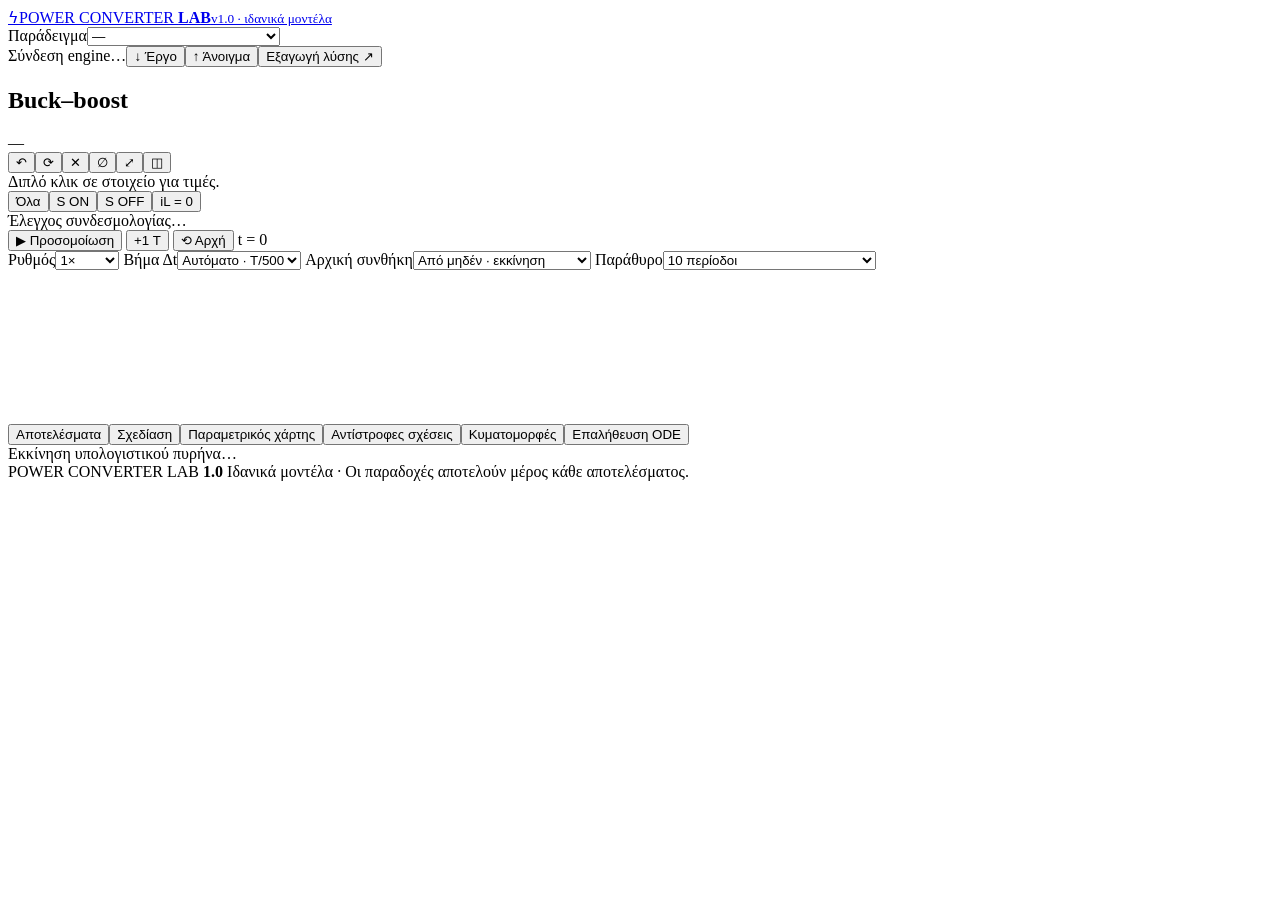
==== web/index.html @ 41e2b2e5 "Power Converter Lab 1.0 Interactive DC-DC converter lab (buck, boost, inverting buck-boost, flyback)" ====
<!doctype html>
<html lang="el">
<head>
  <meta charset="utf-8"><meta name="viewport" content="width=device-width, initial-scale=1">
  <meta name="description" content="Τοπικό εργαστήριο ανάλυσης, σχεδίασης και προσομοίωσης DC–DC μετατροπέων.">
  <title>Power Converter Lab</title><link rel="stylesheet" href="/style.css">
  <script src="/sim.js" defer></script><script src="/editor.js" defer></script><script src="/app.js" defer></script>
</head>
<body>
<header class="topbar">
  <a class="brand" href="/"><span class="brand-icon">ϟ</span><span>POWER CONVERTER <b>LAB</b><small>v1.0 · ιδανικά μοντέλα</small></span></a>
  <nav id="topologies" class="topo-switch" aria-label="Τοπολογία"></nav>
  <label class="preset-pick"><span>Παράδειγμα</span><select id="preset"><option value="">—</option><option value="exam">Buck–boost 8 → 12 V · CCM</option><option value="dcm">Buck–boost · DCM</option><option value="buck">Buck 24 → 12 V</option><option value="boost">Boost 12 → 24 V</option><option value="flyback">Flyback 24 → 12 V · BCM</option><option value="flyback_ccm">Flyback · CCM</option><option value="flyback_dcm">Flyback · DCM</option></select></label>
  <div class="header-right"><span id="connection" class="connection">Σύνδεση engine…</span><button id="save-project" class="quiet">↓ Έργο</button><button id="load-project" class="quiet">↑ Άνοιγμα</button><button id="export-report" class="quiet">Εξαγωγή λύσης ↗</button><input id="file-input" type="file" accept=".json" hidden></div>
</header>
<main>
  <section class="bench" aria-label="Κύκλωμα και προσομοίωση">
    <div class="bench-head">
      <div class="bench-title"><h1 id="model-heading">Buck–boost</h1><span id="mode-badge" class="mode">—</span><span id="polarity-note" class="polarity"></span></div>
      <div id="spec-chips" class="spec-chips" aria-label="Δεδομένα κυκλώματος"></div>
    </div>
    <div class="bench-grid">
      <div class="circuit-pane">
        <div class="editor-bar"><div id="component-palette" class="component-palette" aria-label="Παλέτα στοιχείων"></div><div class="editor-actions"><button id="editor-undo" class="icon" title="Αναίρεση (Ctrl+Z)">↶</button><button id="editor-rotate" class="icon" title="Περιστροφή (R)">⟳</button><button id="editor-delete" class="icon" title="Διαγραφή (Delete)">✕</button><button id="editor-clear" class="icon" title="Κενό κύκλωμα">∅</button><button id="editor-fit" class="icon" title="Επαναφορά θέας">⤢</button><button id="editor-wide" class="icon" title="Εναλλαγή διάταξης">◫</button></div></div>
        <div id="schematic" class="schematic"></div>
        <div class="editor-status"><span id="interval-caption">Διπλό κλικ σε στοιχείο για τιμές.</span><div class="interval-controls" aria-label="Στατική προβολή διαστήματος"><button data-interval="ALL" class="active">Όλα</button><button data-interval="ON">S ON</button><button data-interval="OFF">S OFF</button><button data-interval="IDLE">iL = 0</button></div></div>
        <div id="circuit-status" class="circuit-status">Έλεγχος συνδεσμολογίας…</div>
      </div>
      <div class="sim-pane" aria-label="Προσομοίωση στον χρόνο">
        <div class="transport">
          <button id="sim-play" class="primary play">▶ Προσομοίωση</button>
          <button id="sim-period" class="secondary" title="Προχώρησε μία περίοδο">+1 T</button>
          <button id="sim-reset" class="secondary" title="Επαναφορά στην αρχική συνθήκη">⟲ Αρχή</button>
          <span id="sim-clock" class="sim-clock">t = 0</span>
        </div>
        <div class="sim-options">
          <label>Ρυθμός<select id="sim-speed"><option value="1000">10×</option><option value="500">5×</option><option value="200">2×</option><option value="100" selected>1×</option><option value="50">0,5×</option><option value="25">0,25×</option><option value="10">0,1×</option><option value="1">0,01×</option><option value="0.1">0,001×</option></select><small id="sim-speed-note"></small></label>
          <label>Βήμα Δt<select id="sim-step"><option value="500" selected>Αυτόματο · T/500</option><option value="50">T/50</option><option value="100">T/100</option><option value="200">T/200</option><option value="1000">T/1000</option><option value="5000">T/5000</option><option value="custom">Ορισμός σε ns…</option></select><small id="sim-step-note"></small></label>
          <label id="sim-step-custom-field" hidden>Δt (ns)<input id="sim-step-custom" type="number" min="0.001" step="any" value="20"></label>
          <label>Αρχική συνθήκη<select id="sim-start"><option value="zero">Από μηδέν · εκκίνηση</option><option value="op">Από το σημείο λειτουργίας</option></select></label>
          <label>Παράθυρο<select id="sim-window"><option value="1">1 περίοδος</option><option value="2">2 περίοδοι</option><option value="5">5 περίοδοι</option><option value="10" selected>10 περίοδοι</option><option value="50">50 περίοδοι</option><option value="200">200 περίοδοι</option><option value="all">Όλη η διαδρομή · περιβάλλουσα</option></select></label>
        </div>
        <div id="sim-readout" class="sim-readout"></div>
        <div class="osc"><canvas id="osc-canvas" role="img" aria-label="Παλμογράφος προσομοίωσης"></canvas></div>
        <div id="osc-legend" class="osc-legend"></div>
        <div id="sim-compare" class="sim-compare"></div>
      </div>
    </div>
  </section>
  <div id="notice" role="status" aria-live="polite" hidden></div>
  <nav class="tabs" aria-label="Ανάλυση"><button data-tab="workspace" class="active">Αποτελέσματα</button><button data-tab="design">Σχεδίαση</button><button data-tab="custom">Παραμετρικός χάρτης</button><button data-tab="symbolic">Αντίστροφες σχέσεις</button><button data-tab="waves">Κυματομορφές</button><button data-tab="verify">Επαλήθευση ODE</button></nav>
  <div id="content" class="content" aria-live="polite"><div class="empty">Εκκίνηση υπολογιστικού πυρήνα…</div></div>
  <footer>POWER CONVERTER LAB <b>1.0</b> <span>Ιδανικά μοντέλα · Οι παραδοχές αποτελούν μέρος κάθε αποτελέσματος.</span></footer>
</main>
<div id="inspector" class="inspector" role="dialog" aria-label="Παράμετροι στοιχείου" hidden></div>
<div id="tooltip" hidden></div>
</body></html>
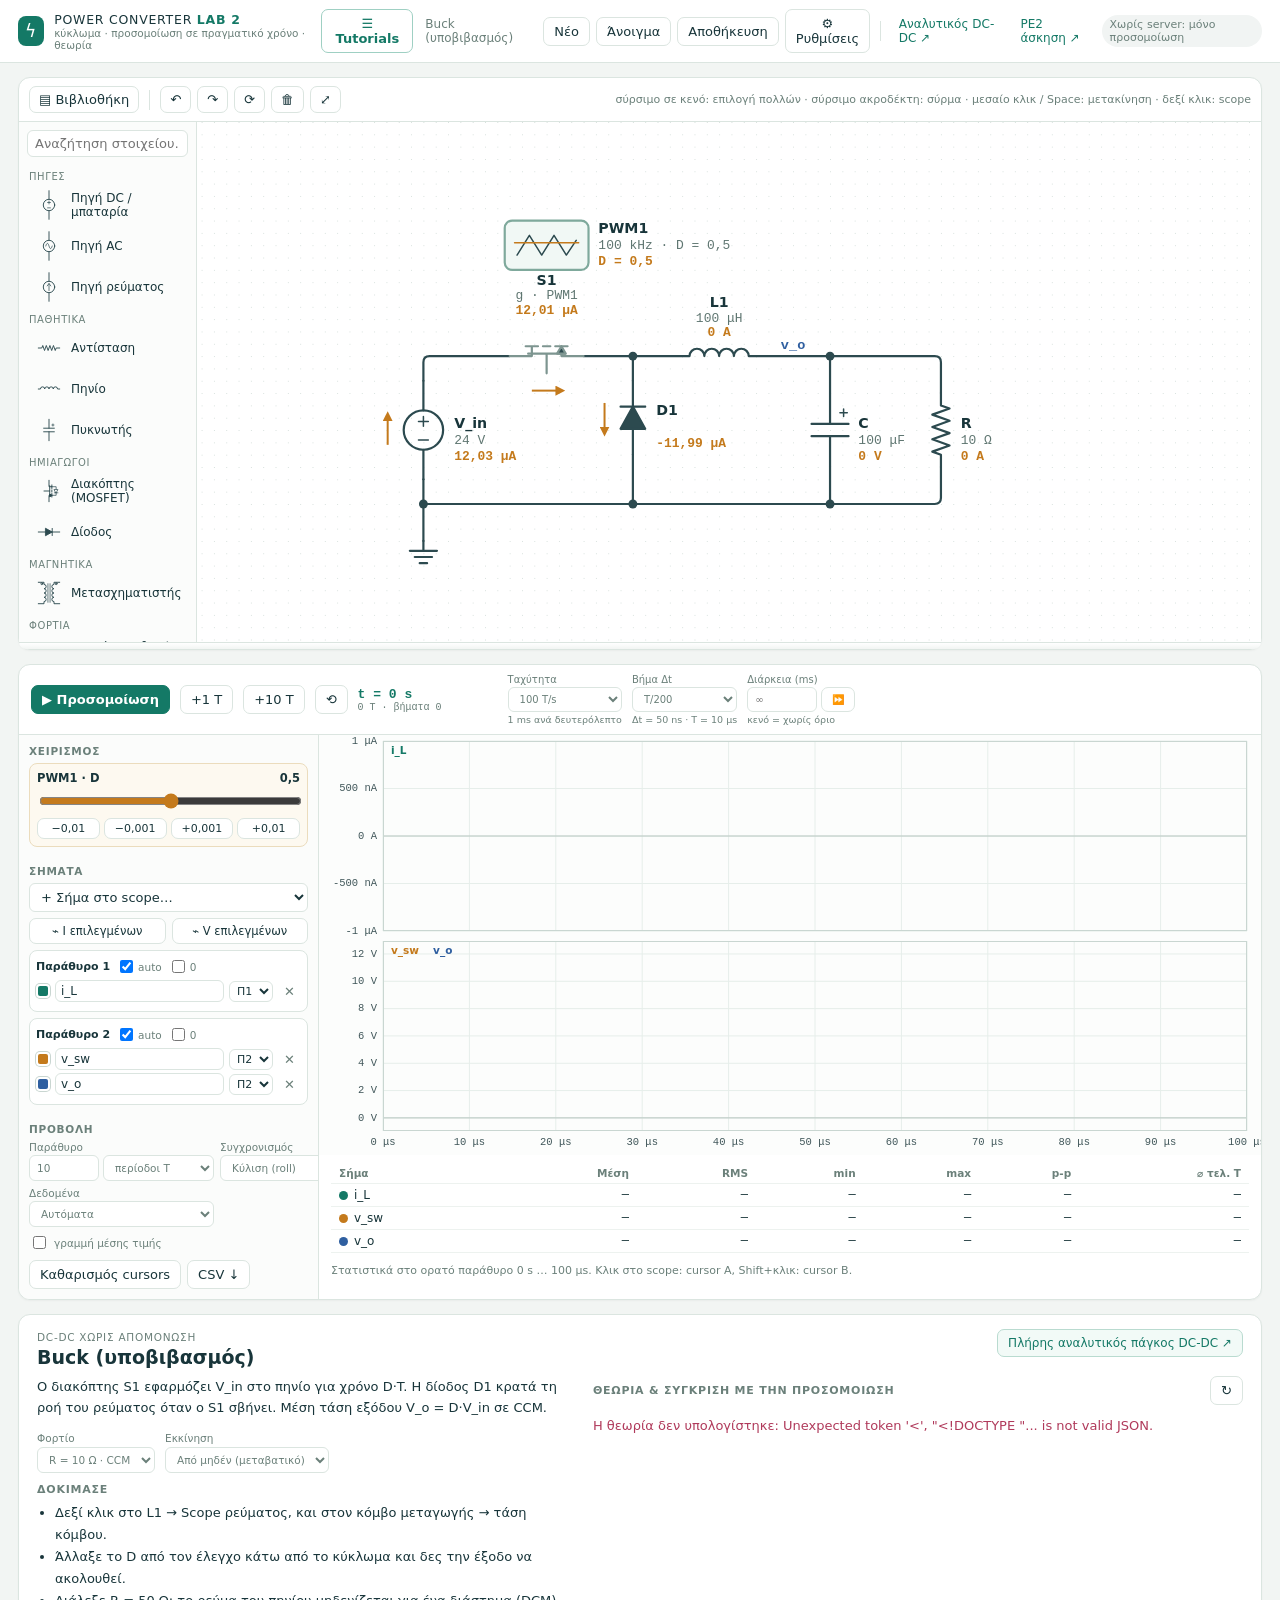
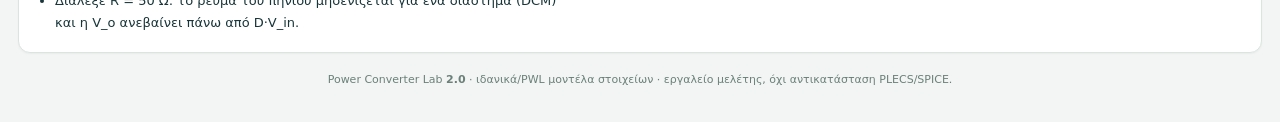
==== commit 1e86103a: "Power Converter Lab 2.0: studio με προσομοίωση σε πραγματικό χρόνο - Editor κυκλώματος: επιλογή πολλ" ====
--- a/web/index.html
+++ b/web/index.html
@@ -1,57 +1,78 @@
 <!doctype html>
 <html lang="el">
 <head>
-  <meta charset="utf-8"><meta name="viewport" content="width=device-width, initial-scale=1">
-  <meta name="description" content="Τοπικό εργαστήριο ανάλυσης, σχεδίασης και προσομοίωσης DC–DC μετατροπέων.">
-  <title>Power Converter Lab</title><link rel="stylesheet" href="/style.css">
-  <script src="/sim.js" defer></script><script src="/editor.js" defer></script><script src="/app.js" defer></script>
+ <meta charset="utf-8"><meta name="viewport" content="width=device-width, initial-scale=1">
+ <title>Power Converter Lab 2</title>
+ <meta name="description" content="Εκπαιδευτικό εργαστήριο ηλεκτρονικών ισχύος: σχεδίαση κυκλώματος, προσομοίωση σε πραγματικό χρόνο, scopes και θεωρία για όλους τους βασικούς μετατροπείς.">
+ <link rel="stylesheet" href="studio/style.css">
+ <script src="studio/parts.js" defer></script><script src="studio/mna.js" defer></script><script src="studio/editor.js" defer></script>
+ <script src="studio/scope.js" defer></script><script src="studio/tutorials.js" defer></script><script src="studio/app.js" defer></script>
 </head>
 <body>
-<header class="topbar">
-  <a class="brand" href="/"><span class="brand-icon">ϟ</span><span>POWER CONVERTER <b>LAB</b><small>v1.0 · ιδανικά μοντέλα</small></span></a>
-  <nav id="topologies" class="topo-switch" aria-label="Τοπολογία"></nav>
-  <label class="preset-pick"><span>Παράδειγμα</span><select id="preset"><option value="">—</option><option value="exam">Buck–boost 8 → 12 V · CCM</option><option value="dcm">Buck–boost · DCM</option><option value="buck">Buck 24 → 12 V</option><option value="boost">Boost 12 → 24 V</option><option value="flyback">Flyback 24 → 12 V · BCM</option><option value="flyback_ccm">Flyback · CCM</option><option value="flyback_dcm">Flyback · DCM</option></select></label>
-  <div class="header-right"><span id="connection" class="connection">Σύνδεση engine…</span><button id="save-project" class="quiet">↓ Έργο</button><button id="load-project" class="quiet">↑ Άνοιγμα</button><button id="export-report" class="quiet">Εξαγωγή λύσης ↗</button><input id="file-input" type="file" accept=".json" hidden></div>
+<header class="top">
+ <a class="brand" href="/"><span class="logo">ϟ</span><span>POWER CONVERTER <b>LAB 2</b><small>κύκλωμα · προσομοίωση σε πραγματικό χρόνο · θεωρία</small></span></a>
+ <button id="tutorials" class="primary-ghost">☰ Tutorials</button><span class="crumb" id="crumb"></span>
+ <div class="top-actions"><button id="new">Νέο</button><button id="open">Άνοιγμα</button><button id="save">Αποθήκευση</button><button id="open-settings" title="Ρυθμίσεις ποντικιού, πλέγματος, ενδείξεων">⚙ Ρυθμίσεις</button>
+  <span class="sep"></span><a href="/converter/" target="_blank" rel="noopener">Αναλυτικός DC-DC ↗</a><a href="/bidirectional/" target="_blank" rel="noopener">PE2 άσκηση ↗</a><span id="engine" class="engine">Engine…</span></div>
+ <input id="file" type="file" accept=".json" hidden>
 </header>
 <main>
-  <section class="bench" aria-label="Κύκλωμα και προσομοίωση">
-    <div class="bench-head">
-      <div class="bench-title"><h1 id="model-heading">Buck–boost</h1><span id="mode-badge" class="mode">—</span><span id="polarity-note" class="polarity"></span></div>
-      <div id="spec-chips" class="spec-chips" aria-label="Δεδομένα κυκλώματος"></div>
-    </div>
-    <div class="bench-grid">
-      <div class="circuit-pane">
-        <div class="editor-bar"><div id="component-palette" class="component-palette" aria-label="Παλέτα στοιχείων"></div><div class="editor-actions"><button id="editor-undo" class="icon" title="Αναίρεση (Ctrl+Z)">↶</button><button id="editor-rotate" class="icon" title="Περιστροφή (R)">⟳</button><button id="editor-delete" class="icon" title="Διαγραφή (Delete)">✕</button><button id="editor-clear" class="icon" title="Κενό κύκλωμα">∅</button><button id="editor-fit" class="icon" title="Επαναφορά θέας">⤢</button><button id="editor-wide" class="icon" title="Εναλλαγή διάταξης">◫</button></div></div>
-        <div id="schematic" class="schematic"></div>
-        <div class="editor-status"><span id="interval-caption">Διπλό κλικ σε στοιχείο για τιμές.</span><div class="interval-controls" aria-label="Στατική προβολή διαστήματος"><button data-interval="ALL" class="active">Όλα</button><button data-interval="ON">S ON</button><button data-interval="OFF">S OFF</button><button data-interval="IDLE">iL = 0</button></div></div>
-        <div id="circuit-status" class="circuit-status">Έλεγχος συνδεσμολογίας…</div>
-      </div>
-      <div class="sim-pane" aria-label="Προσομοίωση στον χρόνο">
-        <div class="transport">
-          <button id="sim-play" class="primary play">▶ Προσομοίωση</button>
-          <button id="sim-period" class="secondary" title="Προχώρησε μία περίοδο">+1 T</button>
-          <button id="sim-reset" class="secondary" title="Επαναφορά στην αρχική συνθήκη">⟲ Αρχή</button>
-          <span id="sim-clock" class="sim-clock">t = 0</span>
-        </div>
-        <div class="sim-options">
-          <label>Ρυθμός<select id="sim-speed"><option value="1000">10×</option><option value="500">5×</option><option value="200">2×</option><option value="100" selected>1×</option><option value="50">0,5×</option><option value="25">0,25×</option><option value="10">0,1×</option><option value="1">0,01×</option><option value="0.1">0,001×</option></select><small id="sim-speed-note"></small></label>
-          <label>Βήμα Δt<select id="sim-step"><option value="500" selected>Αυτόματο · T/500</option><option value="50">T/50</option><option value="100">T/100</option><option value="200">T/200</option><option value="1000">T/1000</option><option value="5000">T/5000</option><option value="custom">Ορισμός σε ns…</option></select><small id="sim-step-note"></small></label>
-          <label id="sim-step-custom-field" hidden>Δt (ns)<input id="sim-step-custom" type="number" min="0.001" step="any" value="20"></label>
-          <label>Αρχική συνθήκη<select id="sim-start"><option value="zero">Από μηδέν · εκκίνηση</option><option value="op">Από το σημείο λειτουργίας</option></select></label>
-          <label>Παράθυρο<select id="sim-window"><option value="1">1 περίοδος</option><option value="2">2 περίοδοι</option><option value="5">5 περίοδοι</option><option value="10" selected>10 περίοδοι</option><option value="50">50 περίοδοι</option><option value="200">200 περίοδοι</option><option value="all">Όλη η διαδρομή · περιβάλλουσα</option></select></label>
-        </div>
-        <div id="sim-readout" class="sim-readout"></div>
-        <div class="osc"><canvas id="osc-canvas" role="img" aria-label="Παλμογράφος προσομοίωσης"></canvas></div>
-        <div id="osc-legend" class="osc-legend"></div>
-        <div id="sim-compare" class="sim-compare"></div>
-      </div>
-    </div>
-  </section>
-  <div id="notice" role="status" aria-live="polite" hidden></div>
-  <nav class="tabs" aria-label="Ανάλυση"><button data-tab="workspace" class="active">Αποτελέσματα</button><button data-tab="design">Σχεδίαση</button><button data-tab="custom">Παραμετρικός χάρτης</button><button data-tab="symbolic">Αντίστροφες σχέσεις</button><button data-tab="waves">Κυματομορφές</button><button data-tab="verify">Επαλήθευση ODE</button></nav>
-  <div id="content" class="content" aria-live="polite"><div class="empty">Εκκίνηση υπολογιστικού πυρήνα…</div></div>
-  <footer>POWER CONVERTER LAB <b>1.0</b> <span>Ιδανικά μοντέλα · Οι παραδοχές αποτελούν μέρος κάθε αποτελέσματος.</span></footer>
+ <section class="card bench" aria-label="Κύκλωμα">
+  <div class="toolbar">
+   <button id="pal-toggle" title="Βιβλιοθήκη στοιχείων">▤ Βιβλιοθήκη</button><span class="sep"></span>
+   <button id="undo" title="Αναίρεση (Ctrl+Z)">↶</button><button id="redo" title="Επανάληψη (Ctrl+Y)">↷</button><button id="rot" title="Περιστροφή (R)">⟳</button><button id="del" title="Διαγραφή (Del)">🗑</button><button id="fit" title="Προσαρμογή προβολής (F)">⤢</button>
+   <span id="selinfo" class="selinfo"></span>
+   <span class="hint">σύρσιμο σε κενό: επιλογή πολλών · σύρσιμο ακροδέκτη: σύρμα · μεσαίο κλικ / Space: μετακίνηση · δεξί κλικ: scope</span>
+  </div>
+  <div class="work">
+   <aside class="palette"><input id="pal-search" placeholder="Αναζήτηση στοιχείου…"><div id="palette-list"></div></aside>
+   <div id="canvas" class="canvas"></div>
+  </div>
+  <div id="grip" class="grip" title="Σύρε για αλλαγή ύψους"></div>
+  <div id="netwarn" class="netwarn" hidden></div>
+ </section>
+
+ <section id="scope-card" class="card scope-card" aria-label="Προσομοίωση και scopes">
+  <div class="sim-bar">
+   <button id="play" class="play">▶ Προσομοίωση</button><button id="step1" title="Μία περίοδος">+1 T</button><button id="step10" title="Δέκα περίοδοι">+10 T</button><button id="reset" title="Επαναφορά στο t = 0">⟲</button>
+   <div class="clock"><b id="clock">t = 0</b><small id="periods"></small></div>
+   <label>Ταχύτητα<select id="speed"><option value="1">1 T/s</option><option value="5">5 T/s</option><option value="20">20 T/s</option><option value="100" selected>100 T/s</option><option value="500">500 T/s</option><option value="2000">2000 T/s</option><option value="10000">10000 T/s</option><option value="max">Μέγιστη</option></select><small id="speed-note"></small></label>
+   <label>Βήμα Δt<select id="sim-step"><option value="50">T/50</option><option value="100">T/100</option><option value="200" selected>T/200</option><option value="500">T/500</option><option value="1000">T/1000</option><option value="2000">T/2000</option><option value="5000">T/5000</option></select><small id="step-note"></small></label>
+   <label>Διάρκεια (ms)<span class="inl"><input id="stop" placeholder="∞" inputmode="decimal"><button id="toend" title="Υπολόγισε αμέσως έως τη διάρκεια">⏩</button></span><small>κενό = χωρίς όριο</small></label>
+   <span id="cpu" class="cpu" hidden>⚠ όριο CPU: τρέχει πιο αργά από το ζητούμενο</span>
+  </div>
+  <div class="scope-grid">
+   <aside class="scope-side">
+    <div class="side-block"><h4>Χειρισμός</h4><div id="live-controls"></div></div>
+    <div class="side-block"><h4>Σήματα</h4><select id="add-signal"></select><div class="row-btns sel-probe"><button id="probe-i" title="Ρεύμα των επιλεγμένων στοιχείων στο scope">⌁ I επιλεγμένων</button><button id="probe-v" title="Τάση των επιλεγμένων στοιχείων στο scope">⌁ V επιλεγμένων</button></div><div id="chan-list"></div></div>
+    <div class="side-block"><h4>Προβολή</h4>
+     <div class="grid2"><label>Παράθυρο<span class="inl"><input id="win-n" value="20" inputmode="decimal"><select id="win-unit"><option value="T">περίοδοι T</option><option value="s">δευτερόλεπτα</option></select></span></label>
+      <label>Συγχρονισμός<select id="trigger"><option value="roll">Κύλιση (roll)</option><option value="sync">Στην αρχή περιόδου</option></select></label>
+      <label>Δεδομένα<select id="display"><option value="auto">Αυτόματα</option><option value="raw">Στιγμιαία</option><option value="avg">Μέση ανά περίοδο</option></select></label>
+      <label class="check"><input type="checkbox" id="avgline"> γραμμή μέσης τιμής</label></div>
+     <div class="row-btns"><button id="clear-cursors">Καθαρισμός cursors</button><button id="csv">CSV ↓</button></div></div>
+   </aside>
+   <div class="scope-main">
+    <div class="scope-wrap"><canvas id="scope-canvas" aria-label="Παλμογράφος"></canvas><button id="live-btn" class="live-btn" hidden>● Ζωντανά</button></div>
+    <div id="measure" class="measure"></div>
+   </div>
+  </div>
+ </section>
+
+ <section class="card tut-card" aria-label="Tutorial και θεωρία">
+  <div class="tut-head"><div><small id="tut-group"></small><h2 id="tut-title"></h2></div><div id="tut-links"></div></div>
+  <div class="tut-grid">
+   <div><p id="tut-desc" class="lead"></p><div id="tut-options" class="tut-options"></div><h4>Δοκίμασε</h4><ul id="tut-tasks" class="tasks"></ul></div>
+   <div><div class="th-head"><h4>Θεωρία & σύγκριση με την προσομοίωση</h4><button id="theory-refresh" title="Επανυπολογισμός με τις τρέχουσες τιμές">↻</button></div><div id="theory" class="theory"></div></div>
+  </div>
+ </section>
+ <footer>Power Converter Lab <b>2.0</b> · ιδανικά/PWL μοντέλα στοιχείων · εργαλείο μελέτης, όχι αντικατάσταση PLECS/SPICE.</footer>
 </main>
-<div id="inspector" class="inspector" role="dialog" aria-label="Παράμετροι στοιχείου" hidden></div>
-<div id="tooltip" hidden></div>
-</body></html>
+<div id="notice" class="notice" hidden></div>
+<div id="inspector" class="popup inspector" hidden></div>
+<div id="ctx" class="popup ctx" hidden></div>
+<div id="tip" class="tip" hidden></div>
+<div id="gallery" class="modal" hidden><div class="modal-box"><div class="modal-head"><h2>Tutorials</h2><button id="gallery-close" class="x">✕</button></div><div id="gallery-body" class="modal-body"></div></div></div>
+<div id="settings" class="modal" hidden><div class="modal-box narrow"><div class="modal-head"><h2>Ρυθμίσεις</h2><button id="settings-close" class="x">✕</button></div><div id="settings-body" class="modal-body"></div></div></div>
+</body>
+</html>
--- a/web/studio/style.css
+++ b/web/studio/style.css
@@ -0,0 +1,164 @@
+:root{--ink:#18353a;--muted:#6b807a;--line:#dbe5e0;--bg:#f2f5f3;--card:#fff;--accent:#147966;--accent2:#c47a1c;--wire:#2c4a4f;--sel:#2f7fd0;--danger:#b03a5b;
+ --scope-ink:#41575a;--scope-grid:#e6eeea;--scope-bg:#fcfdfc;font-family:Inter,"Segoe UI",system-ui,-apple-system,Roboto,Arial,sans-serif;color:var(--ink)}
+*{box-sizing:border-box}
+[hidden]{display:none!important}
+body{margin:0;background:var(--bg);font-size:13px}
+button{font:inherit;color:inherit;background:#fff;border:1px solid var(--line);border-radius:7px;padding:6px 10px;cursor:pointer}
+button:hover{border-color:#b7c9c2;background:#f7faf9}
+button:disabled{opacity:.45;cursor:default}
+select,input{font:inherit;color:inherit;border:1px solid var(--line);border-radius:6px;padding:5px 7px;background:#fff}
+input:focus,select:focus,button:focus-visible{outline:2px solid #9fd0c3;outline-offset:1px}
+a{color:var(--accent)}
+.muted{color:var(--muted)}.small{font-size:11px}.good{color:#1f7a3a}.bad{color:var(--danger)}.warn-text{color:#a8641a}
+/* header */
+.top{display:flex;align-items:center;gap:12px;padding:9px 18px;background:#fff;border-bottom:1px solid var(--line);position:sticky;top:0;z-index:20}
+.brand{display:flex;align-items:center;gap:10px;color:var(--ink);text-decoration:none;letter-spacing:.06em;font-size:12.5px}
+.brand b{color:var(--accent)}.brand small{display:block;letter-spacing:0;color:var(--muted);font-size:10.5px}
+.logo{width:30px;height:30px;border-radius:8px;background:var(--accent);color:#fff;display:grid;place-items:center;font-size:17px}
+.primary-ghost{border-color:#9fd0c3;color:var(--accent);font-weight:600}
+.crumb{color:var(--muted);font-size:12px}
+.top-actions{margin-left:auto;display:flex;align-items:center;gap:6px}
+.top-actions a{font-size:12px;text-decoration:none;padding:6px 8px;border-radius:6px}.top-actions a:hover{background:#eef5f2}
+.sep{width:1px;height:20px;background:var(--line);margin:0 4px}
+.engine{font-size:11px;color:var(--muted);padding:3px 8px;border-radius:20px;background:#f1f4f3}.engine.ok{color:var(--accent);background:#e7f3ef}
+main{max-width:1680px;margin:0 auto;padding:14px 18px 30px;display:flex;flex-direction:column;gap:14px}
+.card{background:var(--card);border:1px solid var(--line);border-radius:12px;box-shadow:0 1px 2px #0000000a}
+/* bench */
+.toolbar{display:flex;align-items:center;gap:6px;padding:8px 10px;border-bottom:1px solid var(--line)}
+.toolbar button{padding:5px 9px}.selinfo{font-size:11.5px;color:var(--sel);margin-left:8px}
+.hint{margin-left:auto;font-size:11px;color:var(--muted)}
+.work{display:flex;min-height:0;height:520px}
+.palette{width:178px;flex-shrink:0;border-right:1px solid var(--line);padding:8px;overflow:auto;background:#fbfcfb}
+.pal-hidden .palette{display:none}
+.palette input{width:100%;margin-bottom:6px}
+.pal-group small{display:block;margin:8px 2px 4px;color:var(--muted);font-size:10px;letter-spacing:.06em;text-transform:uppercase}
+.pal-item{display:flex;align-items:center;gap:7px;width:100%;padding:3px 6px;margin-bottom:3px;text-align:left;border-color:transparent;background:transparent;font-size:12px}
+.pal-item:hover{background:#eef5f2;border-color:#d3e6df}
+.pal-item svg{width:30px;height:30px;flex-shrink:0}
+.pal-item .sym *{fill:none;stroke:var(--wire);stroke-width:2.6;stroke-linecap:round;stroke-linejoin:round}
+.pal-item .sym .fill{fill:var(--wire)}.pal-item .sym .thin{stroke-width:2}.pal-item .sym .block{fill:#eef6f3}
+.canvas{flex:1;height:100%;position:relative;overflow:hidden;background:#fff;border-radius:0 0 0 0}
+.grip{height:7px;cursor:ns-resize;background:linear-gradient(#fff,#f2f5f3);border-top:1px solid var(--line);border-radius:0 0 12px 12px}
+.grip:hover{background:#e4efea}
+.netwarn{padding:6px 12px;font-size:11.5px;color:#8a5a12;background:#fff8ec;border-top:1px solid #f0dfbd;display:flex;gap:14px;flex-wrap:wrap}
+/* schematic */
+.schem{width:100%;height:100%;display:block;user-select:none;-webkit-user-select:none;touch-action:none;cursor:default}
+.schem *{user-select:none;-webkit-user-select:none}
+.schem.panning,.schem.grab{cursor:grabbing}.schem.placing,.schem.wiring{cursor:crosshair}
+.schem .gdot{fill:#c9d6d1}.schem .gline{fill:none;stroke:#e8eeeb;stroke-width:1}
+.schem.zoomed-out .gdot{fill:#dfe7e3}
+.wire .wl{fill:none;stroke:var(--wire);stroke-linecap:round;stroke-linejoin:round;vector-effect:non-scaling-stroke}
+.wire.sel .wl{stroke:var(--sel)!important;filter:drop-shadow(0 0 2px #2f7fd055)}
+.whit{fill:none;stroke:transparent;stroke-width:12px;vector-effect:non-scaling-stroke;cursor:move}
+.wire .whit:hover{stroke:#2f7fd022}
+.wname{font-size:11px;fill:#2f5fa0;font-weight:600;font-family:ui-monospace,Menlo,Consolas,monospace;pointer-events:none}
+.jdot{fill:var(--wire);pointer-events:none}
+.part{cursor:move}.part .hit{fill:transparent;stroke:none}
+.part .sym *{fill:none;stroke:var(--wire);stroke-width:2.2;stroke-linecap:round;stroke-linejoin:round;vector-effect:non-scaling-stroke}
+.part .sym .thin{stroke-width:1.5}.part .sym .fill{fill:var(--wire)}.part .sym .dot{fill:var(--wire);stroke:none}
+.part .sym .block{fill:#f1f8f5;stroke:#7fa99c}.part .sym .accent{stroke:var(--accent2)}
+.part:hover .hit{fill:#2f7fd00d}
+.part.sel .hit{fill:#2f7fd014;stroke:var(--sel);stroke-width:1.2;stroke-dasharray:4 3;vector-effect:non-scaling-stroke}
+.part.junc .hit{fill:transparent}
+.part.t-SW.on .sym *,.part.t-D.on .sym *{stroke:var(--accent2)}.part.t-SW.on .sym .fill,.part.t-D.on .sym .fill{fill:var(--accent2)}
+.part.t-SW.off .sym *{stroke:#7d9590}
+.pin{fill:#fff;stroke:var(--wire);stroke-width:1.2;opacity:0;cursor:crosshair;vector-effect:non-scaling-stroke}
+.pin.open{opacity:.9;stroke:#c25a3a;fill:#fff}
+.schem:focus{outline:none}.pin.hot{opacity:.8}.schem.wiring .pin{opacity:.45}.pin:hover,.pin.target{opacity:1;fill:#c9ecdf;stroke:var(--accent);r:6}
+.pin.jpin{opacity:0}.pin.jpin:hover{opacity:.9}
+.lbl{font-size:11.5px;font-weight:600;fill:var(--ink);pointer-events:none}
+.val{font-size:10.5px;fill:#5f7671;pointer-events:none;font-family:ui-monospace,Menlo,Consolas,monospace}
+.lv{font-size:10.5px;fill:var(--accent2);font-weight:600;pointer-events:none;font-family:ui-monospace,Menlo,Consolas,monospace}
+.flow{stroke:var(--accent2);stroke-width:2;fill:none;pointer-events:none;vector-effect:non-scaling-stroke}
+.flowhead{fill:var(--accent2)}
+.marquee{fill:#2f7fd010;stroke:var(--sel);stroke-width:1;vector-effect:non-scaling-stroke;stroke-dasharray:5 3}
+.marquee.crossing{fill:#3a9a5a12;stroke:#3a9a5a}
+.wprev{fill:none;stroke:var(--sel);stroke-width:2;stroke-dasharray:6 4;vector-effect:non-scaling-stroke;pointer-events:none}
+.ghost{opacity:.5;pointer-events:none}
+/* scope card */
+.scope-card{overflow:hidden}.scope-card.flash{animation:flash 1s}
+@keyframes flash{0%{box-shadow:0 0 0 3px #9fd0c3}100%{box-shadow:0 1px 2px #0000000a}}
+.sim-bar{display:flex;align-items:center;gap:10px;padding:9px 12px;border-bottom:1px solid var(--line);flex-wrap:wrap}
+.sim-bar label{display:flex;flex-direction:column;font-size:10px;color:var(--muted);gap:2px}
+.sim-bar label small{font-size:9.5px;min-height:11px}
+.play{background:var(--accent);border-color:var(--accent);color:#fff;font-weight:600;min-width:130px}
+.play:hover{background:#106554}.play.running{background:var(--accent2);border-color:var(--accent2)}
+.clock{display:flex;flex-direction:column;min-width:140px;font-family:ui-monospace,Menlo,Consolas,monospace}.clock b{color:var(--accent)}.clock small{font-size:10px;color:var(--muted)}
+.inl{display:flex;gap:4px}.inl input{width:70px}
+.cpu{font-size:11px;color:#a8641a}
+.scope-grid{display:grid;grid-template-columns:300px 1fr;min-height:420px}
+.scope-side{border-right:1px solid var(--line);padding:10px;display:flex;flex-direction:column;gap:12px;background:#fbfcfb;overflow:auto;max-height:640px}
+.side-block h4{margin:0 0 6px;font-size:10.5px;letter-spacing:.07em;text-transform:uppercase;color:var(--muted)}
+#add-signal{width:100%;margin-bottom:6px}
+.pane-row{border:1px solid var(--line);border-radius:8px;padding:6px;margin-bottom:6px;background:#fff}
+.pane-head{display:flex;align-items:center;gap:6px;font-size:11px;margin-bottom:4px}.pane-head .mini{font-size:10.5px;color:var(--muted);display:flex;align-items:center;gap:2px}
+.pane-head input.ymin,.pane-head input.ymax{width:52px;padding:2px 4px;font-size:11px}
+.chan{display:flex;align-items:center;gap:5px;margin:3px 0}
+.chan .sw{display:flex;align-items:center}.chan .sw input{display:none}.chan .sw i{width:14px;height:14px;border-radius:4px;display:block;border:2px solid #fff;box-shadow:0 0 0 1px #c9d6d1;cursor:pointer}
+.chan .sw input:not(:checked)+i{opacity:.25}
+.chan .clabel{flex:1;min-width:0;padding:3px 5px;font-size:12px}.chan select{padding:2px 3px;font-size:11px}
+.x{border:none;background:transparent;color:var(--muted);padding:2px 6px}.x:hover{color:var(--danger);background:#fbeef1}
+.grid2{display:grid;grid-template-columns:1fr 1fr;gap:6px}.grid2 label{display:flex;flex-direction:column;font-size:10.5px;color:var(--muted);gap:2px}
+.grid2 label.check{flex-direction:row;align-items:center;gap:5px;grid-column:1/-1}
+.row-btns{display:flex;gap:6px;margin-top:8px}
+.ctl{border:1px solid #ebdcbd;background:#fdf9f0;border-radius:8px;padding:7px;margin-bottom:6px}
+.ctl label{font-size:11.5px;font-weight:600;display:flex;justify-content:space-between}.ctl input[type=range]{width:100%;accent-color:var(--accent2)}
+.ctl-btns{display:flex;gap:4px;flex-wrap:wrap}.ctl-btns button{padding:3px 6px;font-size:11px;flex:1}
+.ctl small{display:block;color:#8a6a2a;font-size:10.5px;margin-top:3px}.ctl-row{display:flex;gap:4px}.ctl-row input{flex:1;min-width:0}
+.scope-main{display:flex;flex-direction:column;min-width:0}
+.scope-wrap{position:relative;height:420px;border-bottom:1px solid var(--line)}
+#scope-canvas{display:block;cursor:crosshair;touch-action:none;user-select:none}
+.live-btn{position:absolute;right:12px;top:8px;background:#fff;color:var(--danger);font-weight:600;font-size:11.5px}
+.measure{padding:8px 12px;overflow:auto}
+.measure table,.cmp{border-collapse:collapse;width:100%;font-size:12px}
+.measure th,.measure td,.cmp th,.cmp td{text-align:right;padding:4px 8px;border-bottom:1px solid #edf2ef;font-family:ui-monospace,Menlo,Consolas,monospace;white-space:nowrap}
+.measure th,.cmp th{font-family:inherit;font-size:10.5px;color:var(--muted);font-weight:600}
+.measure td:first-child,.measure th:first-child,.cmp td:first-child,.cmp th:first-child{text-align:left;font-family:inherit}
+.dot{display:inline-block;width:9px;height:9px;border-radius:50%;margin-right:6px;vertical-align:-1px}
+/* tutorial */
+.tut-card{padding:14px 18px}
+.tut-head{display:flex;justify-content:space-between;align-items:flex-start;gap:12px}.tut-head small{color:var(--muted);text-transform:uppercase;letter-spacing:.07em;font-size:10.5px}
+.tut-head h2{margin:2px 0 8px;font-size:19px}
+.btn-link{display:inline-block;border:1px solid #b9dbd0;border-radius:7px;padding:6px 10px;text-decoration:none;font-size:12px;background:#f2faf7}
+.tut-grid{display:grid;grid-template-columns:minmax(0,.9fr) minmax(0,1.1fr);gap:24px}
+.lead{line-height:1.65;margin-top:0}
+.tut-options{display:flex;flex-wrap:wrap;gap:10px;margin:10px 0}.tut-options label{display:flex;flex-direction:column;gap:3px;font-size:10.5px;color:var(--muted)}
+.tasks{padding-left:18px;line-height:1.7;margin:4px 0}
+.th-head{display:flex;align-items:center;justify-content:space-between}.th-head h4,.tut-grid h4{margin:6px 0;font-size:11px;letter-spacing:.07em;text-transform:uppercase;color:var(--muted)}
+.theory .tm{margin:6px 0 10px;font-size:13px}.badge{display:inline-block;background:#e7f3ef;color:var(--accent);border-radius:20px;padding:2px 9px;font-weight:600;font-size:11.5px;margin-right:6px}
+.eqs{line-height:1.8;padding-left:18px;margin:6px 0 10px}
+.step{border:1px solid var(--line);border-radius:8px;margin:6px 0;padding:6px 10px;background:#fbfcfb}.step summary{cursor:pointer;font-weight:600}
+.step p{color:#4b6560;margin:6px 0}.math{overflow-x:auto;padding:4px 0}.math.num{color:#41605a}.math.res{color:var(--accent)}
+.wrap{overflow-x:auto}
+footer{text-align:center;color:var(--muted);font-size:11px;padding:6px}
+/* popups */
+.popup{position:fixed;z-index:50;background:#fff;border:1px solid #cfdcd7;border-radius:10px;box-shadow:0 12px 32px #18353a26}
+.inspector{width:330px;max-height:80vh;overflow:auto}
+.ins-head{display:flex;justify-content:space-between;align-items:flex-start;padding:10px 12px;border-bottom:1px solid var(--line)}
+.ins-head small{color:var(--muted);display:block;font-size:10.5px}.ins-label{font-weight:700;border-color:transparent;padding:2px 4px;margin-left:-4px;width:200px}.ins-label:hover{border-color:var(--line)}
+.ins-body{padding:8px 12px;display:flex;flex-direction:column;gap:7px}
+.frow{display:flex;flex-direction:column;gap:3px;font-size:11px;color:var(--muted)}.frow em{font-style:normal;color:#9aaba6}.frow small{font-size:10px;color:#8a9b96}
+.frow.check{flex-direction:row;align-items:center;gap:7px;color:var(--ink);font-size:12px}
+.frow input,.frow select{color:var(--ink)}.frow input.bad{border-color:var(--danger);background:#fff3f5}
+.ins-probes{display:flex;gap:5px;flex-wrap:wrap;padding:0 12px 8px}.chip{font-size:11px;padding:4px 8px;border-radius:20px;background:#f2faf7;border-color:#cfe6de;color:var(--accent)}
+.ins-foot{padding:8px 12px;border-top:1px solid var(--line);color:var(--muted)}.ins-foot small{font-size:10.5px}
+.swatches{display:flex;gap:5px}.swatches button{width:22px;height:22px;border-radius:50%;padding:0;border:2px solid #fff;box-shadow:0 0 0 1px #c9d6d1}.swatches button.on{box-shadow:0 0 0 2px var(--sel)}
+.ctx{min-width:230px;padding:5px}.ctx button{display:flex;justify-content:space-between;align-items:center;width:100%;border:none;background:transparent;padding:6px 9px;text-align:left;border-radius:6px;gap:16px}
+.ctx button:hover{background:#eef5f2}.ctx button.danger{color:var(--danger)}.ctx kbd{font-family:inherit;font-size:10.5px;color:var(--muted)}.ctx hr{border:none;border-top:1px solid var(--line);margin:4px 2px}
+.tip{position:fixed;z-index:40;background:#18353aee;color:#fff;border-radius:8px;padding:7px 9px;font-size:11.5px;pointer-events:none;font-family:ui-monospace,Menlo,Consolas,monospace}
+.tip b{font-family:Inter,system-ui,sans-serif}.tip td{padding:1px 5px}.tip .muted{color:#a9c4be}
+.notice{position:fixed;left:50%;bottom:18px;transform:translateX(-50%);z-index:60;background:#18353a;color:#fff;padding:9px 14px;border-radius:9px;font-size:12.5px;box-shadow:0 8px 24px #0003;max-width:80vw}
+.notice.error{background:var(--danger)}
+.modal{position:fixed;inset:0;background:#18353a55;z-index:70;display:grid;place-items:center;padding:20px}
+.modal-box{background:#fff;border-radius:14px;width:min(1000px,96vw);max-height:90vh;display:flex;flex-direction:column;box-shadow:0 20px 50px #0004}.modal-box.narrow{width:min(620px,96vw)}
+.modal-head{display:flex;justify-content:space-between;align-items:center;padding:12px 18px;border-bottom:1px solid var(--line)}.modal-head h2{margin:0;font-size:17px}
+.modal-body{padding:8px 18px 18px;overflow:auto}
+.modal-body h3{font-size:11px;letter-spacing:.07em;text-transform:uppercase;color:var(--muted);margin:14px 0 8px}
+.cards{display:grid;grid-template-columns:repeat(auto-fill,minmax(220px,1fr));gap:8px}
+.card{}.cards .card{display:flex;flex-direction:column;align-items:flex-start;gap:4px;text-align:left;padding:10px 12px;border-radius:10px;background:#fbfcfb}
+.cards .card span{font-size:11.5px;color:var(--muted);line-height:1.45}.cards .card.cur{border-color:var(--accent);background:#eef7f4}
+#settings section{margin-bottom:6px}#settings .frow{margin-bottom:6px}
+@media (max-width:1100px){.scope-grid{grid-template-columns:1fr}.scope-side{border-right:none;border-bottom:1px solid var(--line);max-height:none}.tut-grid{grid-template-columns:1fr}.hint{display:none}.palette{width:140px}}
+@media (max-width:700px){.top{flex-wrap:wrap}.top-actions{margin-left:0;flex-wrap:wrap}main{padding:10px}.palette{display:none}}
+
+.sel-probe{margin:0 0 6px}.sel-probe button{flex:1;font-size:11.5px;padding:5px 6px}
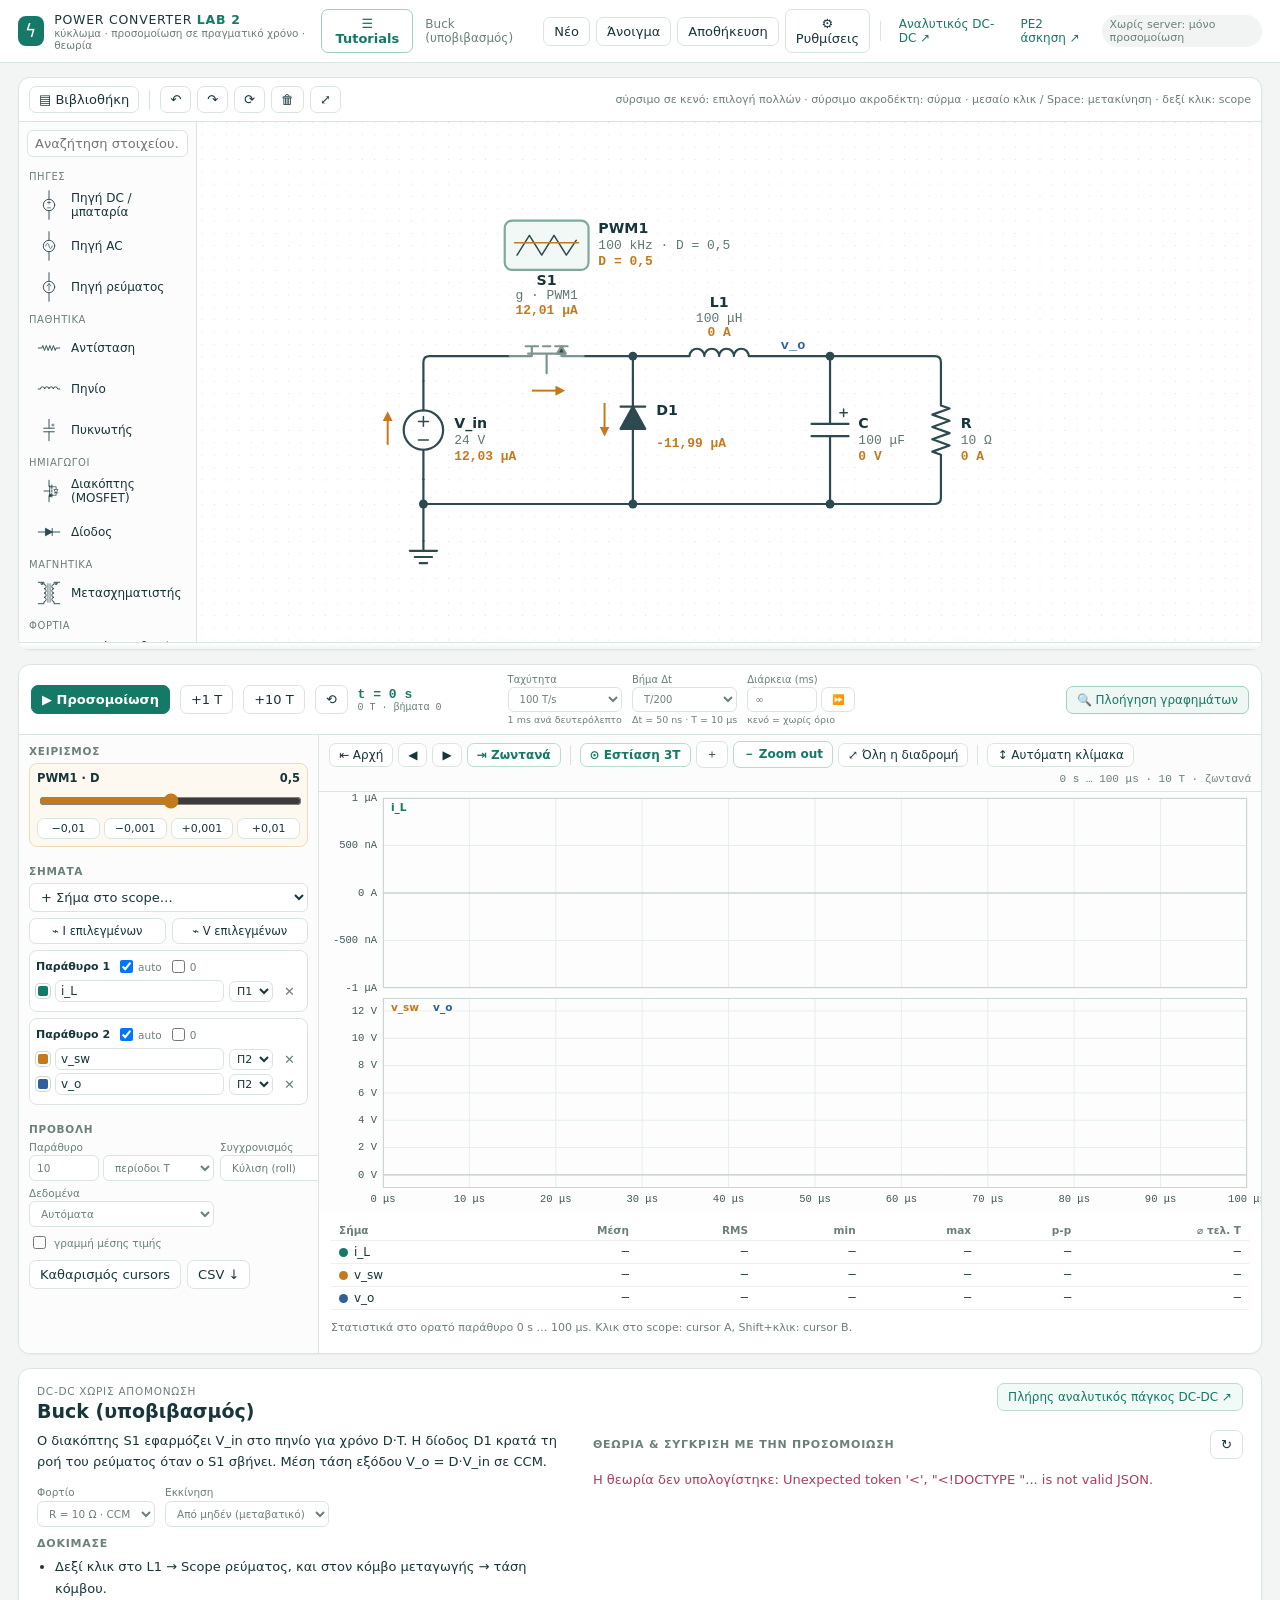
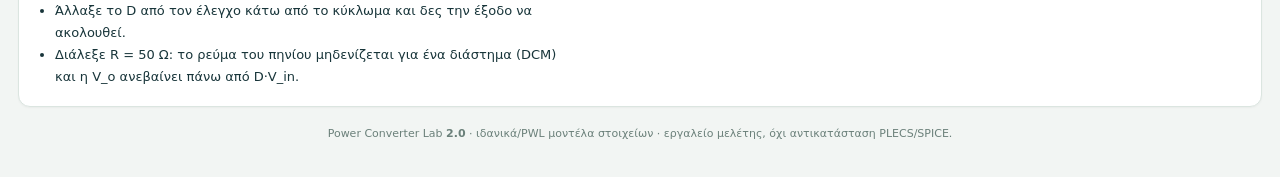
==== commit b35010e9: "Scopes: γραμμή πλοήγησης (αρχή, ◀ ▶, ζωντανά, εστίαση 3T, zoom, όλη η διαδρομή, αυτόματη κλίμακα) Αν" ====
--- a/web/index.html
+++ b/web/index.html
@@ -40,6 +40,7 @@
    <label>Βήμα Δt<select id="sim-step"><option value="50">T/50</option><option value="100">T/100</option><option value="200" selected>T/200</option><option value="500">T/500</option><option value="1000">T/1000</option><option value="2000">T/2000</option><option value="5000">T/5000</option></select><small id="step-note"></small></label>
    <label>Διάρκεια (ms)<span class="inl"><input id="stop" placeholder="∞" inputmode="decimal"><button id="toend" title="Υπολόγισε αμέσως έως τη διάρκεια">⏩</button></span><small>κενό = χωρίς όριο</small></label>
    <span id="cpu" class="cpu" hidden>⚠ όριο CPU: τρέχει πιο αργά από το ζητούμενο</span>
+   <button id="nav-toggle" class="nav-toggle" aria-expanded="false" aria-controls="scope-nav" title="Δείξε/κρύψε τα κουμπιά πλοήγησης γραφημάτων">🔍 Πλοήγηση γραφημάτων</button>
   </div>
   <div class="scope-grid">
    <aside class="scope-side">
@@ -53,6 +54,11 @@
      <div class="row-btns"><button id="clear-cursors">Καθαρισμός cursors</button><button id="csv">CSV ↓</button></div></div>
    </aside>
    <div class="scope-main">
+    <div id="scope-nav" class="scope-nav" hidden>
+     <button data-nav="start" title="Αρχή της προσομοίωσης">⇤ Αρχή</button><button data-nav="left" title="Πίσω μισό παράθυρο">◀</button><button data-nav="right" title="Μπροστά μισό παράθυρο">▶</button><button data-nav="live" class="strong" title="Πήγαινε δεξιά στο τέλος και ακολούθα ζωντανά">⇥ Ζωντανά</button>
+     <span class="sep"></span><button data-nav="focus" class="strong" title="Εστίαση στις τελευταίες 3 περιόδους του παραθύρου: φαίνεται η κυματομορφή μεταγωγής">⊙ Εστίαση 3T</button><button data-nav="in" title="Zoom in ×2">＋</button><button data-nav="out" class="strong" title="Zoom out ×2">－ Zoom out</button><button data-nav="all" title="Όλη η προσομοίωση από t = 0">⤢ Όλη η διαδρομή</button>
+     <span class="sep"></span><button data-nav="autoy" title="Αυτόματη κατακόρυφη κλίμακα σε όλα τα παράθυρα">↕ Αυτόματη κλίμακα</button><span id="nav-range" class="nav-range"></span>
+    </div>
     <div class="scope-wrap"><canvas id="scope-canvas" aria-label="Παλμογράφος"></canvas><button id="live-btn" class="live-btn" hidden>● Ζωντανά</button></div>
     <div id="measure" class="measure"></div>
    </div>
--- a/web/studio/style.css
+++ b/web/studio/style.css
@@ -162,3 +162,9 @@
 @media (max-width:700px){.top{flex-wrap:wrap}.top-actions{margin-left:0;flex-wrap:wrap}main{padding:10px}.palette{display:none}}
 
 .sel-probe{margin:0 0 6px}.sel-probe button{flex:1;font-size:11.5px;padding:5px 6px}
+
+/* scope navigation strip */
+.nav-toggle{margin-left:auto;font-size:12px}.nav-toggle.on{background:#eef7f4;border-color:#9fd0c3;color:var(--accent)}
+.scope-nav{display:flex;align-items:center;gap:5px;flex-wrap:wrap;padding:6px 10px;border-bottom:1px solid var(--line);background:#fbfcfb}
+.scope-nav button{padding:4px 9px;font-size:12px}.scope-nav button.strong{border-color:#b9dbd0;color:var(--accent);font-weight:600}
+.nav-range{margin-left:auto;font-size:11px;color:var(--muted);font-family:ui-monospace,Menlo,Consolas,monospace}
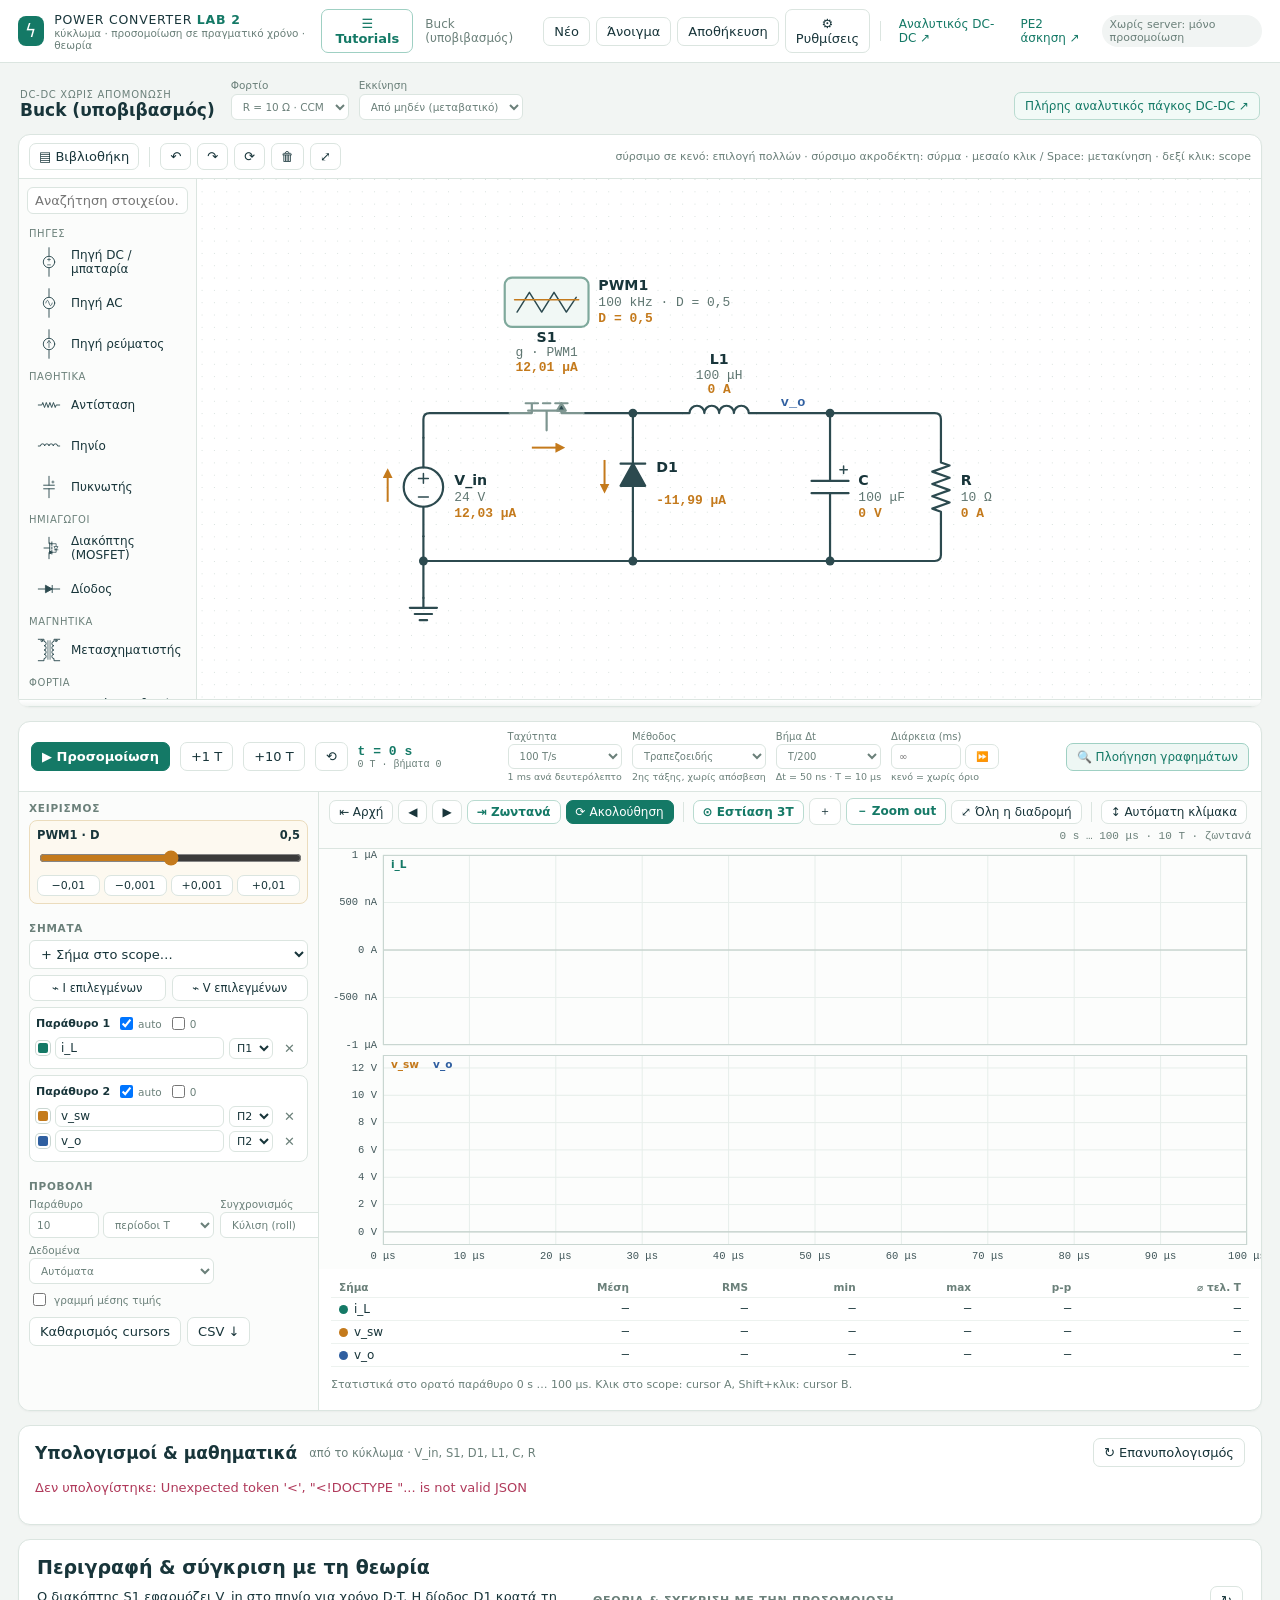
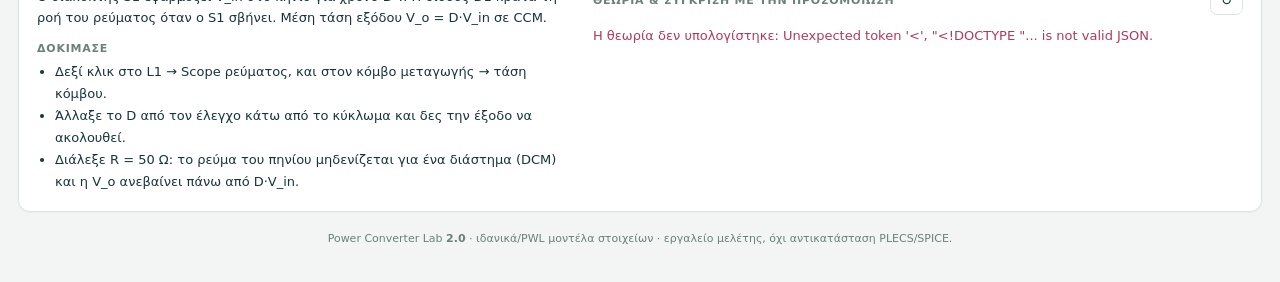
==== commit 9b71ac7c: "Υπολογισμοί & μαθηματικά από το κύκλωμα, template άσκησης PE2 με PLECS, PID, μέθοδοι ολοκλήρωσης, ακ" ====
--- a/web/index.html
+++ b/web/index.html
@@ -6,7 +6,7 @@
  <meta name="description" content="Εκπαιδευτικό εργαστήριο ηλεκτρονικών ισχύος: σχεδίαση κυκλώματος, προσομοίωση σε πραγματικό χρόνο, scopes και θεωρία για όλους τους βασικούς μετατροπείς.">
  <link rel="stylesheet" href="studio/style.css">
  <script src="studio/parts.js" defer></script><script src="studio/mna.js" defer></script><script src="studio/editor.js" defer></script>
- <script src="studio/scope.js" defer></script><script src="studio/tutorials.js" defer></script><script src="studio/app.js" defer></script>
+ <script src="studio/scope.js" defer></script><script src="studio/tutorials.js" defer></script><script src="studio/exercises/pe2_battery.js" defer></script><script src="studio/math.js" defer></script><script src="studio/app.js" defer></script>
 </head>
 <body>
 <header class="top">
@@ -17,6 +17,7 @@
  <input id="file" type="file" accept=".json" hidden>
 </header>
 <main>
+ <section class="tut-bar" aria-label="Tutorial"><div class="tb-title"><small id="tut-group"></small><b id="tut-title"></b></div><div id="tut-options" class="tut-options"></div><div id="tut-links" class="tb-links"></div></section>
  <section class="card bench" aria-label="Κύκλωμα">
   <div class="toolbar">
    <button id="pal-toggle" title="Βιβλιοθήκη στοιχείων">▤ Βιβλιοθήκη</button><span class="sep"></span>
@@ -37,6 +38,7 @@
    <button id="play" class="play">▶ Προσομοίωση</button><button id="step1" title="Μία περίοδος">+1 T</button><button id="step10" title="Δέκα περίοδοι">+10 T</button><button id="reset" title="Επαναφορά στο t = 0">⟲</button>
    <div class="clock"><b id="clock">t = 0</b><small id="periods"></small></div>
    <label>Ταχύτητα<select id="speed"><option value="1">1 T/s</option><option value="5">5 T/s</option><option value="20">20 T/s</option><option value="100" selected>100 T/s</option><option value="500">500 T/s</option><option value="2000">2000 T/s</option><option value="10000">10000 T/s</option><option value="max">Μέγιστη</option></select><small id="speed-note"></small></label>
+   <label>Μέθοδος<select id="method" title="Μέθοδος ολοκλήρωσης του λύτη"><option value="TR" selected>Τραπεζοειδής</option><option value="BDF2">Gear / BDF2</option><option value="BE">Backward Euler</option></select><small id="method-note">2ης τάξης, χωρίς απόσβεση</small></label>
    <label>Βήμα Δt<select id="sim-step"><option value="50">T/50</option><option value="100">T/100</option><option value="200" selected>T/200</option><option value="500">T/500</option><option value="1000">T/1000</option><option value="2000">T/2000</option><option value="5000">T/5000</option></select><small id="step-note"></small></label>
    <label>Διάρκεια (ms)<span class="inl"><input id="stop" placeholder="∞" inputmode="decimal"><button id="toend" title="Υπολόγισε αμέσως έως τη διάρκεια">⏩</button></span><small>κενό = χωρίς όριο</small></label>
    <span id="cpu" class="cpu" hidden>⚠ όριο CPU: τρέχει πιο αργά από το ζητούμενο</span>
@@ -55,7 +57,7 @@
    </aside>
    <div class="scope-main">
     <div id="scope-nav" class="scope-nav" hidden>
-     <button data-nav="start" title="Αρχή της προσομοίωσης">⇤ Αρχή</button><button data-nav="left" title="Πίσω μισό παράθυρο">◀</button><button data-nav="right" title="Μπροστά μισό παράθυρο">▶</button><button data-nav="live" class="strong" title="Πήγαινε δεξιά στο τέλος και ακολούθα ζωντανά">⇥ Ζωντανά</button>
+     <button data-nav="start" title="Αρχή της προσομοίωσης">⇤ Αρχή</button><button data-nav="left" title="Πίσω μισό παράθυρο">◀</button><button data-nav="right" title="Μπροστά μισό παράθυρο">▶</button><button data-nav="live" class="strong" title="Πήγαινε δεξιά στο τέλος και ακολούθα ζωντανά">⇥ Ζωντανά</button><button data-nav="follow" id="nav-follow" class="toggle on" title="Η δεξιά άκρη ακολουθεί τον χρόνο όσο τρέχει, και η ροδέλα αλλάζει μόνο το πλάτος του παραθύρου">⟳ Ακολούθηση</button>
      <span class="sep"></span><button data-nav="focus" class="strong" title="Εστίαση στις τελευταίες 3 περιόδους του παραθύρου: φαίνεται η κυματομορφή μεταγωγής">⊙ Εστίαση 3T</button><button data-nav="in" title="Zoom in ×2">＋</button><button data-nav="out" class="strong" title="Zoom out ×2">－ Zoom out</button><button data-nav="all" title="Όλη η προσομοίωση από t = 0">⤢ Όλη η διαδρομή</button>
      <span class="sep"></span><button data-nav="autoy" title="Αυτόματη κατακόρυφη κλίμακα σε όλα τα παράθυρα">↕ Αυτόματη κλίμακα</button><span id="nav-range" class="nav-range"></span>
     </div>
@@ -65,10 +67,14 @@
   </div>
  </section>
 
+ <section id="math-card" class="card math-card" aria-label="Υπολογισμοί και μαθηματικά">
+  <div class="math-top"><h2>Υπολογισμοί & μαθηματικά</h2><span id="math-src" class="math-src"></span><button id="math-refresh" title="Επανυπολογισμός με τις τρέχουσες τιμές του κυκλώματος">↻ Επανυπολογισμός</button></div>
+  <div id="math" class="math-panel"><p class="muted">Υπολογισμός…</p></div>
+ </section>
  <section class="card tut-card" aria-label="Tutorial και θεωρία">
-  <div class="tut-head"><div><small id="tut-group"></small><h2 id="tut-title"></h2></div><div id="tut-links"></div></div>
+  <div class="tut-head"><h2>Περιγραφή & σύγκριση με τη θεωρία</h2></div>
   <div class="tut-grid">
-   <div><p id="tut-desc" class="lead"></p><div id="tut-options" class="tut-options"></div><h4>Δοκίμασε</h4><ul id="tut-tasks" class="tasks"></ul></div>
+   <div><p id="tut-desc" class="lead"></p><h4>Δοκίμασε</h4><ul id="tut-tasks" class="tasks"></ul></div>
    <div><div class="th-head"><h4>Θεωρία & σύγκριση με την προσομοίωση</h4><button id="theory-refresh" title="Επανυπολογισμός με τις τρέχουσες τιμές">↻</button></div><div id="theory" class="theory"></div></div>
   </div>
  </section>
--- a/web/studio/style.css
+++ b/web/studio/style.css
@@ -168,3 +168,31 @@
 .scope-nav{display:flex;align-items:center;gap:5px;flex-wrap:wrap;padding:6px 10px;border-bottom:1px solid var(--line);background:#fbfcfb}
 .scope-nav button{padding:4px 9px;font-size:12px}.scope-nav button.strong{border-color:#b9dbd0;color:var(--accent);font-weight:600}
 .nav-range{margin-left:auto;font-size:11px;color:var(--muted);font-family:ui-monospace,Menlo,Consolas,monospace}
+
+/* tutorial bar */
+.tut-bar{display:flex;align-items:flex-end;gap:16px;flex-wrap:wrap;padding:2px 2px 0}
+.tb-title{display:flex;flex-direction:column}.tb-title small{color:var(--muted);text-transform:uppercase;letter-spacing:.07em;font-size:10px}.tb-title b{font-size:17px}
+.tut-bar .tut-options{margin:0}.tb-links{margin-left:auto}
+/* math card */
+.math-card{padding:12px 16px 16px}
+.math-top{display:flex;align-items:center;gap:12px;margin-bottom:8px}.math-top h2{margin:0;font-size:17px}.math-src{color:var(--muted);font-size:11.5px}.math-top button{margin-left:auto}
+.mtabs{display:flex;gap:2px;flex-wrap:wrap;border-bottom:1px solid var(--line);margin-bottom:10px}
+.mtabs button{border:none;border-bottom:2px solid transparent;border-radius:0;background:transparent;padding:8px 12px;color:var(--muted);font-weight:500}
+.mtabs button.on{color:var(--accent);border-bottom-color:var(--accent);font-weight:650}
+.mhead{margin:2px 0 10px;font-size:13px}.badge.ccm{background:#e7f3ef;color:var(--accent)}.badge.dcm{background:#fbf1e2;color:#a8641a}.badge.bcm{background:#eef0fb;color:#3a4aa0}
+.kv{display:grid;grid-template-columns:repeat(auto-fill,minmax(190px,1fr));gap:8px;margin:8px 0 12px}.kv div{background:#f6faf8;border:1px solid #e3ece8;border-radius:8px;padding:7px 10px}
+.kv small{display:block;color:var(--muted);font-size:10.5px}.kv b{font-family:ui-monospace,Menlo,Consolas,monospace;font-size:12.5px;font-weight:600}
+.mgrid{display:grid;grid-template-columns:repeat(auto-fit,minmax(260px,1fr));gap:10px}.mgrid>div{border:1px solid var(--line);border-radius:8px;padding:6px 10px;background:#fcfdfc}
+.mstep{border-left:3px solid #cfe3dc;padding:4px 12px;margin:10px 0}.mstep h5{margin:2px 0 4px;font-size:13px}.mstep p{margin:2px 0 6px;color:#4b6560;line-height:1.55}
+.sub-l{font-size:10px;letter-spacing:.07em;text-transform:uppercase;color:#93a6a1;margin-top:4px}
+.math{overflow-x:auto;padding:3px 0;font-size:15px}.math.num{color:#41605a}.math.res{color:var(--accent);font-weight:600}
+.mchart{width:100%;margin:8px 0}.mchart canvas{display:block;width:100%}
+.mtable{border-collapse:collapse;width:100%;font-size:12px;margin:6px 0 10px}.mtable th,.mtable td{padding:5px 8px;border-bottom:1px solid #edf2ef;text-align:left;vertical-align:top}
+.mtable th{font-size:10.5px;color:var(--muted)}.mtable.wide td{font-family:ui-monospace,Menlo,Consolas,monospace;white-space:nowrap}.mtable.wide td:nth-child(2){font-family:inherit;white-space:normal}
+.mtable td button{padding:2px 8px}
+.plecs{border-collapse:collapse;width:100%;font-size:12.5px;margin:8px 0}.plecs th{width:190px;text-align:left;vertical-align:top;padding:6px 10px;background:#f6faf8;border-bottom:1px solid #e6eeea;color:#41605a}
+.plecs td{padding:6px 10px;border-bottom:1px solid #edf2ef;line-height:1.55}.plecs code,.copy-box pre{font-family:ui-monospace,Menlo,Consolas,monospace}
+.ex-row{display:flex;gap:10px;align-items:flex-end}.ex-row label{display:flex;flex-direction:column;font-size:10.5px;color:var(--muted);gap:3px}
+.copy-box{position:relative}.copy-box pre{background:#f4f7f5;border:1px solid var(--line);border-radius:8px;padding:10px 12px;font-size:12px;overflow-x:auto;line-height:1.5}.copy-box button{position:absolute;top:8px;right:8px}
+
+.scope-nav button.toggle.on{background:var(--accent);border-color:var(--accent);color:#fff}
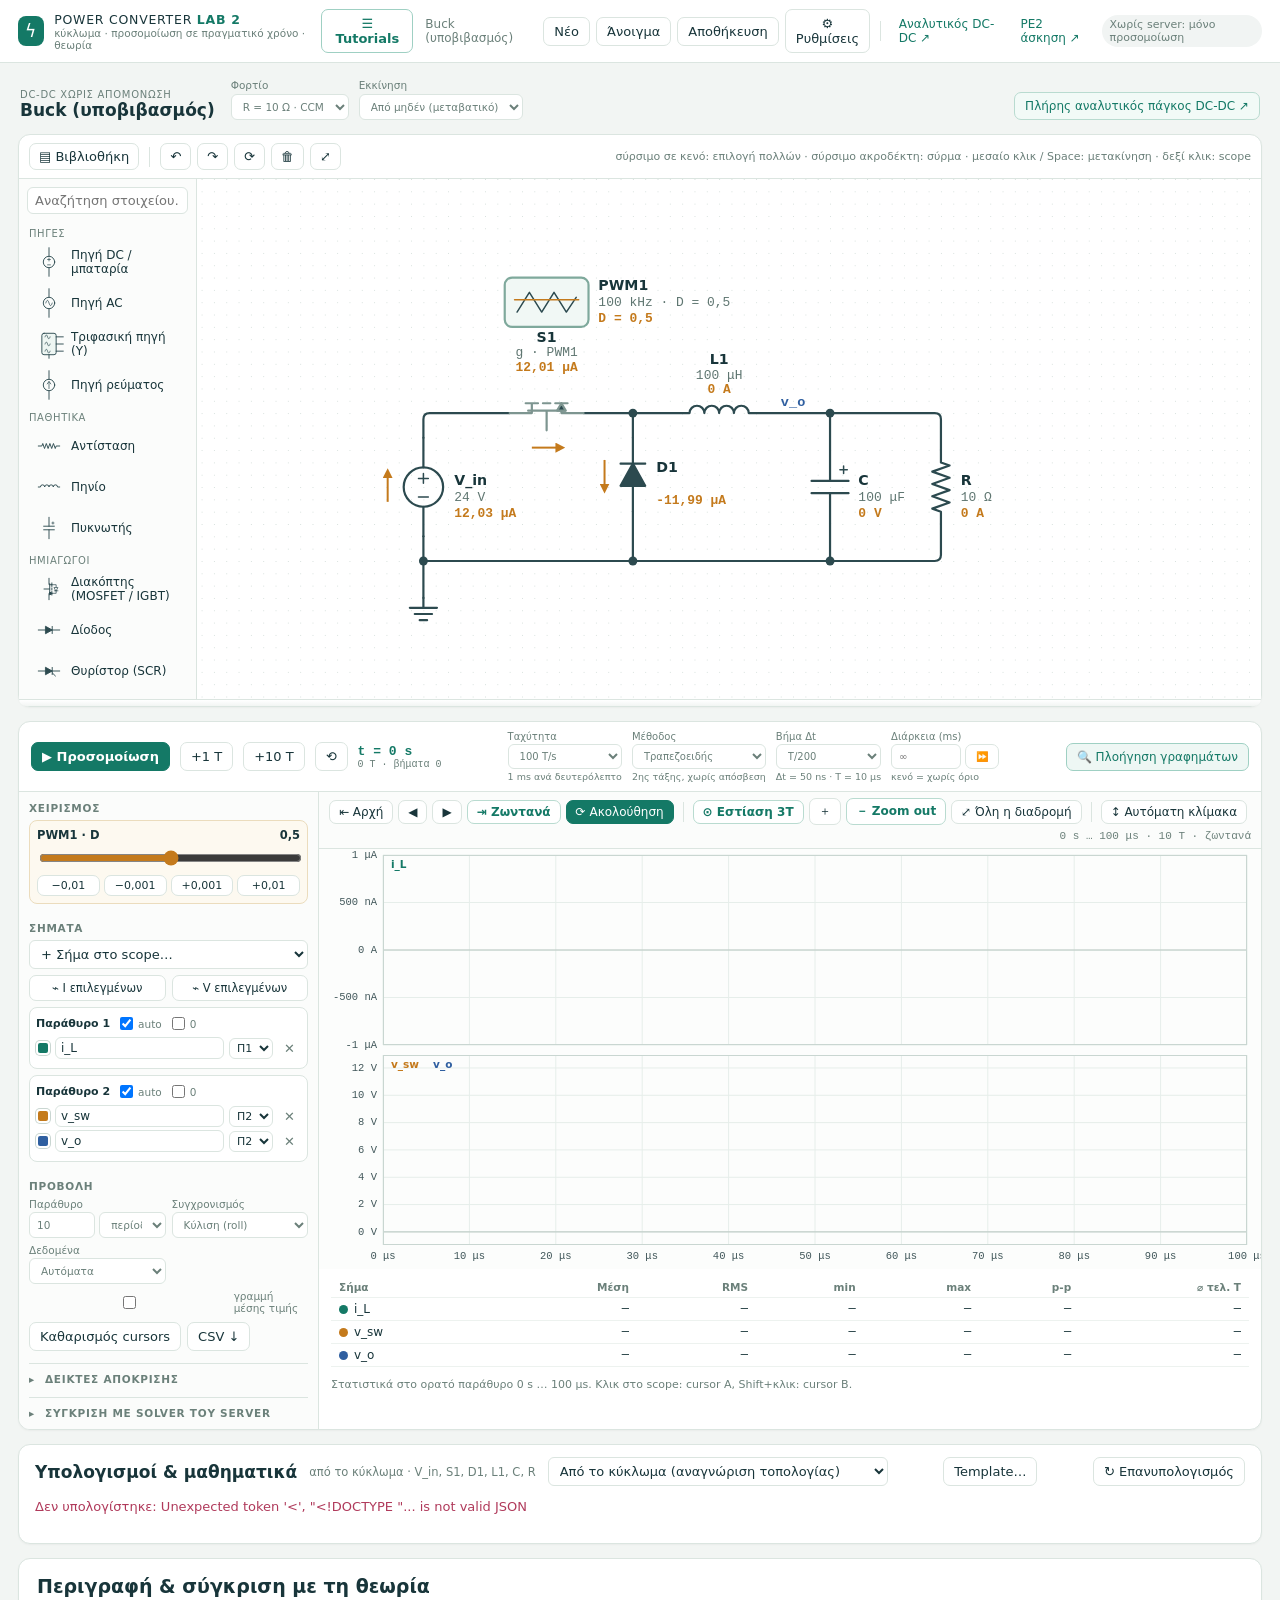
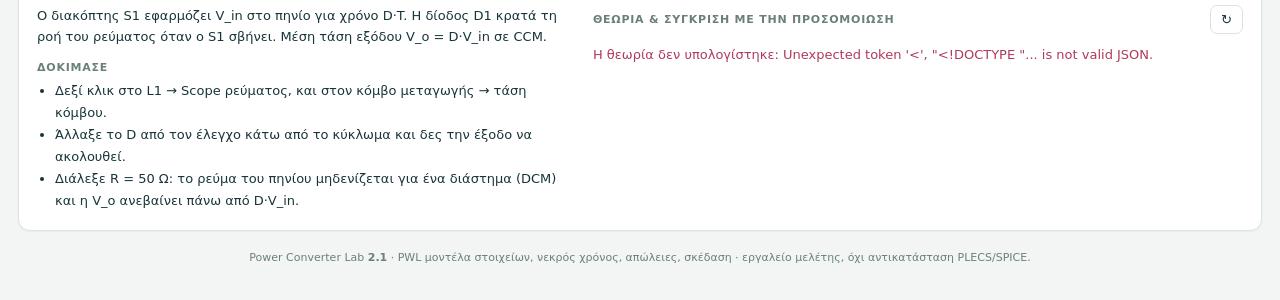
==== commit 95ee4eb9: "Πραγματικοί διακόπτες, θυρίστορ, τριφασικά, σκέδαση, δείκτες απόκρισης, λύτης αναφοράς SciPy, templa" ====
--- a/web/index.html
+++ b/web/index.html
@@ -6,7 +6,7 @@
  <meta name="description" content="Εκπαιδευτικό εργαστήριο ηλεκτρονικών ισχύος: σχεδίαση κυκλώματος, προσομοίωση σε πραγματικό χρόνο, scopes και θεωρία για όλους τους βασικούς μετατροπείς.">
  <link rel="stylesheet" href="studio/style.css">
  <script src="studio/parts.js" defer></script><script src="studio/mna.js" defer></script><script src="studio/editor.js" defer></script>
- <script src="studio/scope.js" defer></script><script src="studio/tutorials.js" defer></script><script src="studio/exercises/pe2_battery.js" defer></script><script src="studio/math.js" defer></script><script src="studio/app.js" defer></script>
+ <script src="studio/scope.js" defer></script><script src="studio/tutorials.js" defer></script><script src="studio/exercises/pe2_battery.js" defer></script><script src="studio/templates.js" defer></script><script src="studio/metrics.js" defer></script><script src="studio/math.js" defer></script><script src="studio/app.js" defer></script>
 </head>
 <body>
 <header class="top">
@@ -54,6 +54,19 @@
       <label>Δεδομένα<select id="display"><option value="auto">Αυτόματα</option><option value="raw">Στιγμιαία</option><option value="avg">Μέση ανά περίοδο</option></select></label>
       <label class="check"><input type="checkbox" id="avgline"> γραμμή μέσης τιμής</label></div>
      <div class="row-btns"><button id="clear-cursors">Καθαρισμός cursors</button><button id="csv">CSV ↓</button></div></div>
+    <details class="side-block fold" id="rm-block"><summary>Δείκτες απόκρισης</summary>
+     <div class="grid2"><label>Σήμα<select id="rm-sig"></select></label><label>Βήμα<select id="rm-ev"></select></label>
+      <label>Αναφορά<select id="rm-ref"><option value="auto">αυτόματα</option><option value="final">τελική τιμή</option><option value="value">σταθερή τιμή…</option></select></label>
+      <label>Ζώνη<select id="rm-band"><option value="0.02">±2 %</option><option value="0.05">±5 %</option><option value="0.01">±1 %</option></select></label>
+      <label id="rm-val-l" hidden>Τιμή αναφοράς<input id="rm-val" inputmode="decimal"></label><label id="rm-t-l" hidden>Βήμα στα (ms)<input id="rm-t" inputmode="decimal"></label></div>
+     <div id="rm-out" class="rm-out"></div></details>
+    <details class="side-block fold" id="bt-block"><summary>Σύγκριση με solver του server</summary>
+     <div class="grid2"><label>Μέθοδος<select id="bt-method"><option value="Radau">Radau IIA (5ης τάξης, άκαμπτα)</option><option value="BDF">BDF (μεταβλητής τάξης)</option><option value="LSODA">LSODA (αυτόματη εναλλαγή)</option><option value="RK45">RK45 Dormand–Prince</option><option value="RK23">RK23 Bogacki–Shampine</option><option value="DOP853">DOP853 (8ης τάξης)</option></select></label>
+      <label>Έως (ms)<input id="bt-tend" inputmode="decimal" placeholder="ms"></label><label>rtol<input id="bt-rtol" value="1e-6"></label><label>atol<input id="bt-atol" value="1e-9"></label>
+      <label>Μέγιστο βήμα<input id="bt-hmax" placeholder="αυτόματα (T/50)"></label><label class="check"><input type="checkbox" id="bt-show" checked> διακεκομμένη στο scope</label></div>
+     <div class="row-btns"><button id="bt-run" class="strong">▶ Υπολογισμός στον server</button><button id="bt-clear">Καθαρισμός</button></div>
+     <div id="bt-status" class="bt-status"></div>
+     <p class="muted small">Ίδιο κύκλωμα, ίδιοι ελεγκτές, ίδιες αρχικές συνθήκες. Λύνεται με το solve_ivp του SciPy, με τις μεταγωγές ως συμβάντα. Υπολογίζονται τα σήματα που υπάρχουν στο scope.</p></details>
    </aside>
    <div class="scope-main">
     <div id="scope-nav" class="scope-nav" hidden>
@@ -62,13 +75,13 @@
      <span class="sep"></span><button data-nav="autoy" title="Αυτόματη κατακόρυφη κλίμακα σε όλα τα παράθυρα">↕ Αυτόματη κλίμακα</button><span id="nav-range" class="nav-range"></span>
     </div>
     <div class="scope-wrap"><canvas id="scope-canvas" aria-label="Παλμογράφος"></canvas><button id="live-btn" class="live-btn" hidden>● Ζωντανά</button></div>
-    <div id="measure" class="measure"></div>
+    <div id="measure" class="measure"></div><div id="bt-out" class="bt-out"></div>
    </div>
   </div>
  </section>
 
  <section id="math-card" class="card math-card" aria-label="Υπολογισμοί και μαθηματικά">
-  <div class="math-top"><h2>Υπολογισμοί & μαθηματικά</h2><span id="math-src" class="math-src"></span><button id="math-refresh" title="Επανυπολογισμός με τις τρέχουσες τιμές του κυκλώματος">↻ Επανυπολογισμός</button></div>
+  <div class="math-top"><h2>Υπολογισμοί & μαθηματικά</h2><span id="math-src" class="math-src"></span><select id="math-tpl" title="Από πού βγαίνει η λύση" hidden></select><button id="math-open" title="Άνοιγμα template λύσης (JSON, schema pcl-template-1)">Template…</button><button id="math-refresh" title="Επανυπολογισμός με τις τρέχουσες τιμές του κυκλώματος">↻ Επανυπολογισμός</button><input id="tpl-file" type="file" accept=".json" hidden></div>
   <div id="math" class="math-panel"><p class="muted">Υπολογισμός…</p></div>
  </section>
  <section class="card tut-card" aria-label="Tutorial και θεωρία">
@@ -78,7 +91,7 @@
    <div><div class="th-head"><h4>Θεωρία & σύγκριση με την προσομοίωση</h4><button id="theory-refresh" title="Επανυπολογισμός με τις τρέχουσες τιμές">↻</button></div><div id="theory" class="theory"></div></div>
   </div>
  </section>
- <footer>Power Converter Lab <b>2.0</b> · ιδανικά/PWL μοντέλα στοιχείων · εργαλείο μελέτης, όχι αντικατάσταση PLECS/SPICE.</footer>
+ <footer>Power Converter Lab <b>2.1</b> · PWL μοντέλα στοιχείων, νεκρός χρόνος, απώλειες, σκέδαση · εργαλείο μελέτης, όχι αντικατάσταση PLECS/SPICE.</footer>
 </main>
 <div id="notice" class="notice" hidden></div>
 <div id="inspector" class="popup inspector" hidden></div>
--- a/web/studio/style.css
+++ b/web/studio/style.css
@@ -60,7 +60,7 @@
 .part:hover .hit{fill:#2f7fd00d}
 .part.sel .hit{fill:#2f7fd014;stroke:var(--sel);stroke-width:1.2;stroke-dasharray:4 3;vector-effect:non-scaling-stroke}
 .part.junc .hit{fill:transparent}
-.part.t-SW.on .sym *,.part.t-D.on .sym *{stroke:var(--accent2)}.part.t-SW.on .sym .fill,.part.t-D.on .sym .fill{fill:var(--accent2)}
+.part.t-SW.on .sym *,.part.t-D.on .sym *,.part.t-SCR.on .sym *{stroke:var(--accent2)}.part.t-SW.on .sym .fill,.part.t-D.on .sym .fill,.part.t-SCR.on .sym .fill{fill:var(--accent2)}
 .part.t-SW.off .sym *{stroke:#7d9590}
 .pin{fill:#fff;stroke:var(--wire);stroke-width:1.2;opacity:0;cursor:crosshair;vector-effect:non-scaling-stroke}
 .pin.open{opacity:.9;stroke:#c25a3a;fill:#fff}
@@ -196,3 +196,22 @@
 .copy-box{position:relative}.copy-box pre{background:#f4f7f5;border:1px solid var(--line);border-radius:8px;padding:10px 12px;font-size:12px;overflow-x:auto;line-height:1.5}.copy-box button{position:absolute;top:8px;right:8px}
 
 .scope-nav button.toggle.on{background:var(--accent);border-color:var(--accent);color:#fff}
+/* foldable side blocks: response metrics, server solver comparison */
+.side-block.fold{border-top:1px solid var(--line);padding-top:9px}
+.side-block.fold>summary{cursor:pointer;font-weight:700;font-size:10.5px;letter-spacing:.07em;text-transform:uppercase;color:var(--muted);list-style:none;display:flex;align-items:center;gap:6px;user-select:none}
+.side-block.fold>summary::-webkit-details-marker{display:none}
+.side-block.fold>summary::before{content:'▸';color:var(--muted);width:10px}.side-block.fold[open]>summary::before{content:'▾'}
+.side-block.fold[open]>summary{margin-bottom:8px}
+.rm-out table.kv,.bt-out table{width:100%;border-collapse:collapse;font-size:11px}
+.rm-out table.kv td{padding:3px 4px;border-bottom:1px solid var(--line)}.rm-out table.kv td:last-child{text-align:right;font-family:ui-monospace,Menlo,Consolas,monospace;white-space:nowrap}
+.evm{font-size:12px;padding:5px 0;border-bottom:1px dashed var(--line)}.evm b{font-weight:600}
+.bt-status{font-size:11px;color:var(--muted);margin-top:6px}.bt-status.err{color:var(--danger)}
+.bt-out{padding:0 12px 10px}.bt-out h4{margin:6px 0}.bt-out td,.bt-out th{padding:3px 6px;border-bottom:1px solid var(--line);text-align:right;font-family:ui-monospace,Menlo,Consolas,monospace}.bt-out td:first-child,.bt-out th:first-child{text-align:left;font-family:inherit}
+.grid2 input,.grid2 select{min-width:0;width:100%;box-sizing:border-box}
+/* data templates */
+.tinputs{margin:6px 0 10px;border:1px solid var(--line);border-radius:10px;padding:8px 12px;background:#fbfcfb}.tinputs>summary{cursor:pointer;font-weight:600;font-size:12.5px}
+.tin-grid{display:grid;grid-template-columns:repeat(auto-fill,minmax(190px,1fr));gap:8px 12px;margin:8px 0}.tin-grid label{display:flex;flex-direction:column;gap:2px;font-size:11px;color:var(--muted)}.tin-grid em{font-style:normal;color:#9aaba6}
+.tin-grid input{font-family:ui-monospace,Menlo,Consolas,monospace}.tin-grid input.bad{border-color:var(--danger)}
+.tsrc{font-size:10px;color:#9aaba6}.tsrc.bound{color:var(--accent)}.tsrc.man{color:var(--accent2)}
+.tchecks{list-style:none;padding:0;margin:8px 0;display:flex;flex-direction:column;gap:5px}.tchecks li{padding:6px 10px;border-radius:8px;font-size:12.5px}.tchecks li.ok{background:#e9f5ef}.tchecks li.no{background:#fbecef}.tchecks li.ok b{color:#1f7a3a}.tchecks li.no b{color:var(--danger)}
+#math-tpl{max-width:340px}
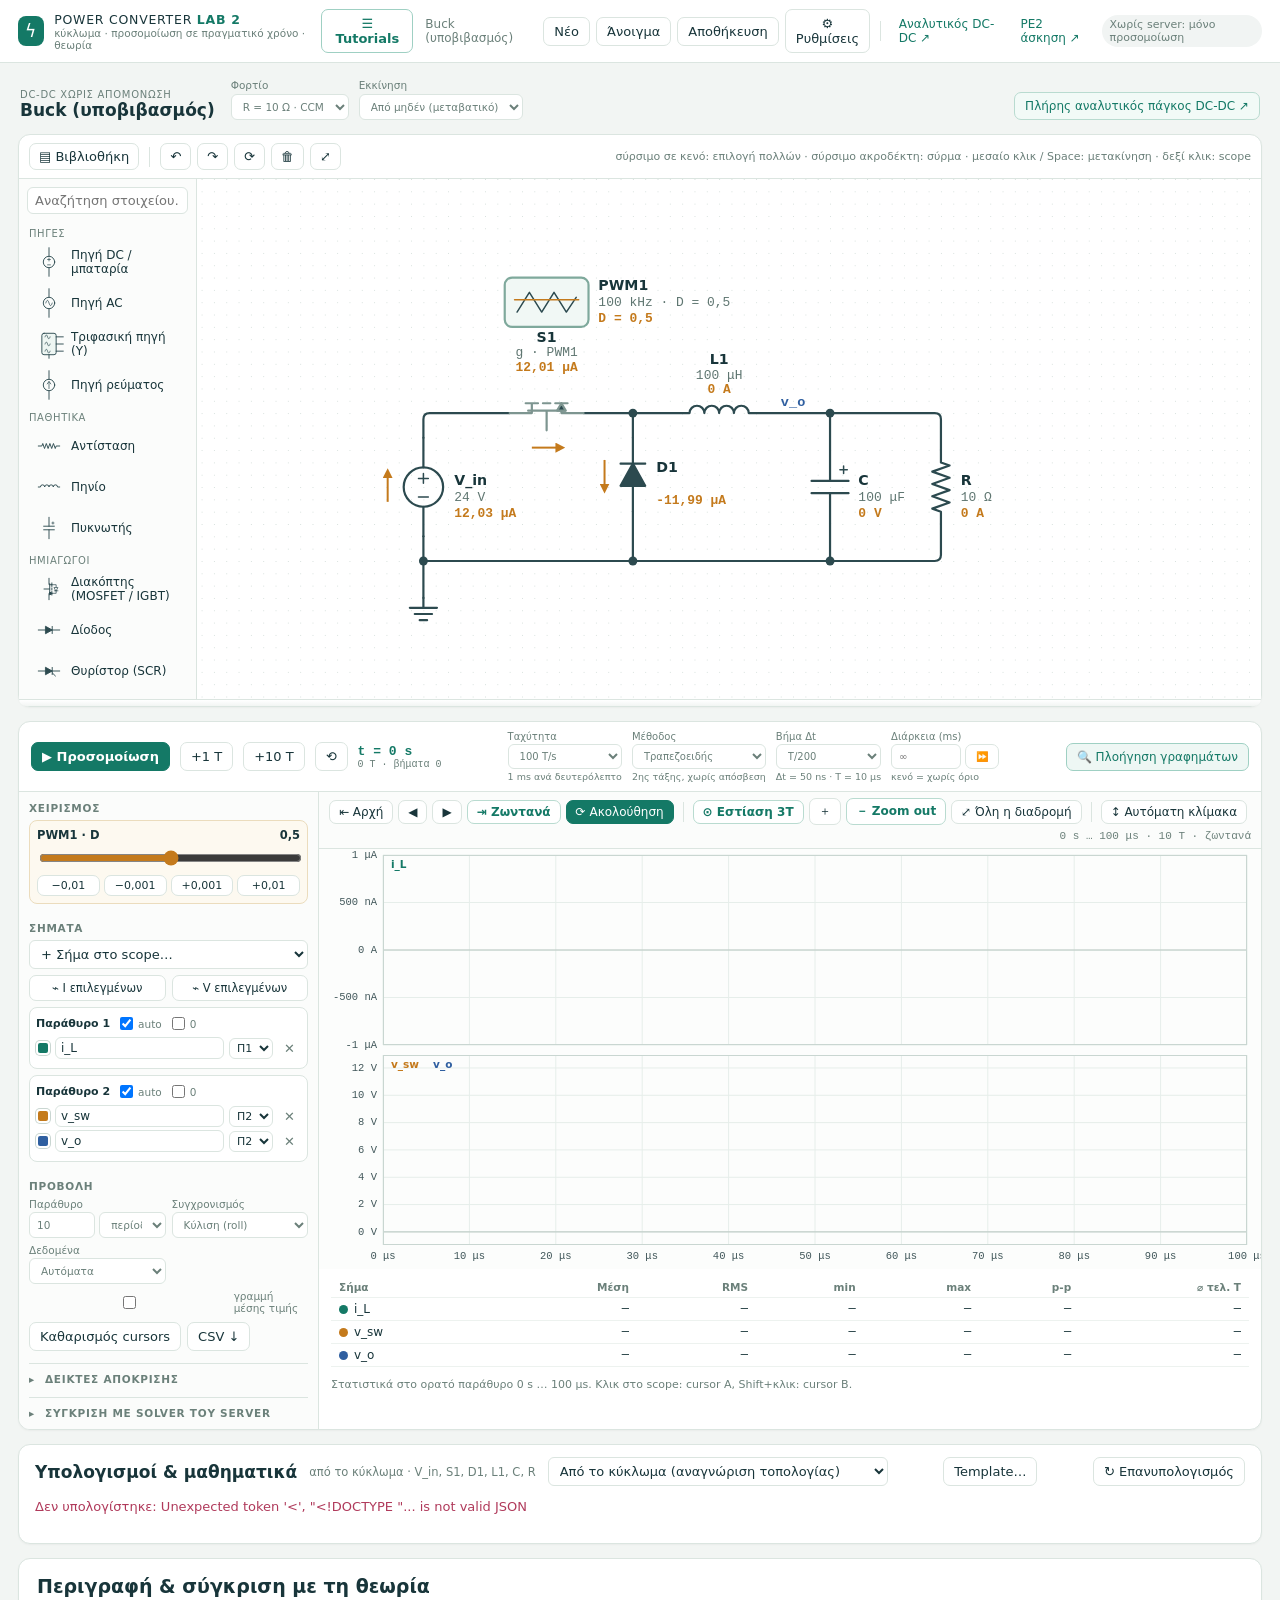
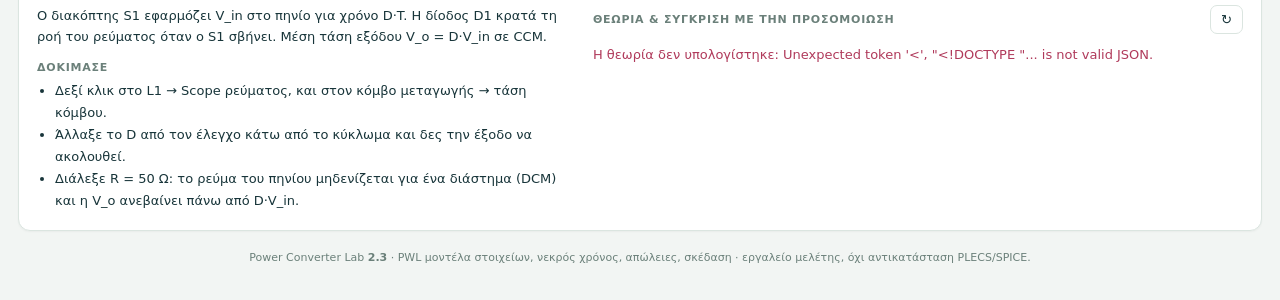
==== commit 2dff41a4: "Έκδοση 2.3: δικό της branch και zip, πίνακας εκδόσεων στο README" ====
--- a/web/index.html
+++ b/web/index.html
@@ -91,7 +91,7 @@
    <div><div class="th-head"><h4>Θεωρία & σύγκριση με την προσομοίωση</h4><button id="theory-refresh" title="Επανυπολογισμός με τις τρέχουσες τιμές">↻</button></div><div id="theory" class="theory"></div></div>
   </div>
  </section>
- <footer>Power Converter Lab <b>2.1</b> · PWL μοντέλα στοιχείων, νεκρός χρόνος, απώλειες, σκέδαση · εργαλείο μελέτης, όχι αντικατάσταση PLECS/SPICE.</footer>
+ <footer>Power Converter Lab <b>2.3</b> · PWL μοντέλα στοιχείων, νεκρός χρόνος, απώλειες, σκέδαση · εργαλείο μελέτης, όχι αντικατάσταση PLECS/SPICE.</footer>
 </main>
 <div id="notice" class="notice" hidden></div>
 <div id="inspector" class="popup inspector" hidden></div>
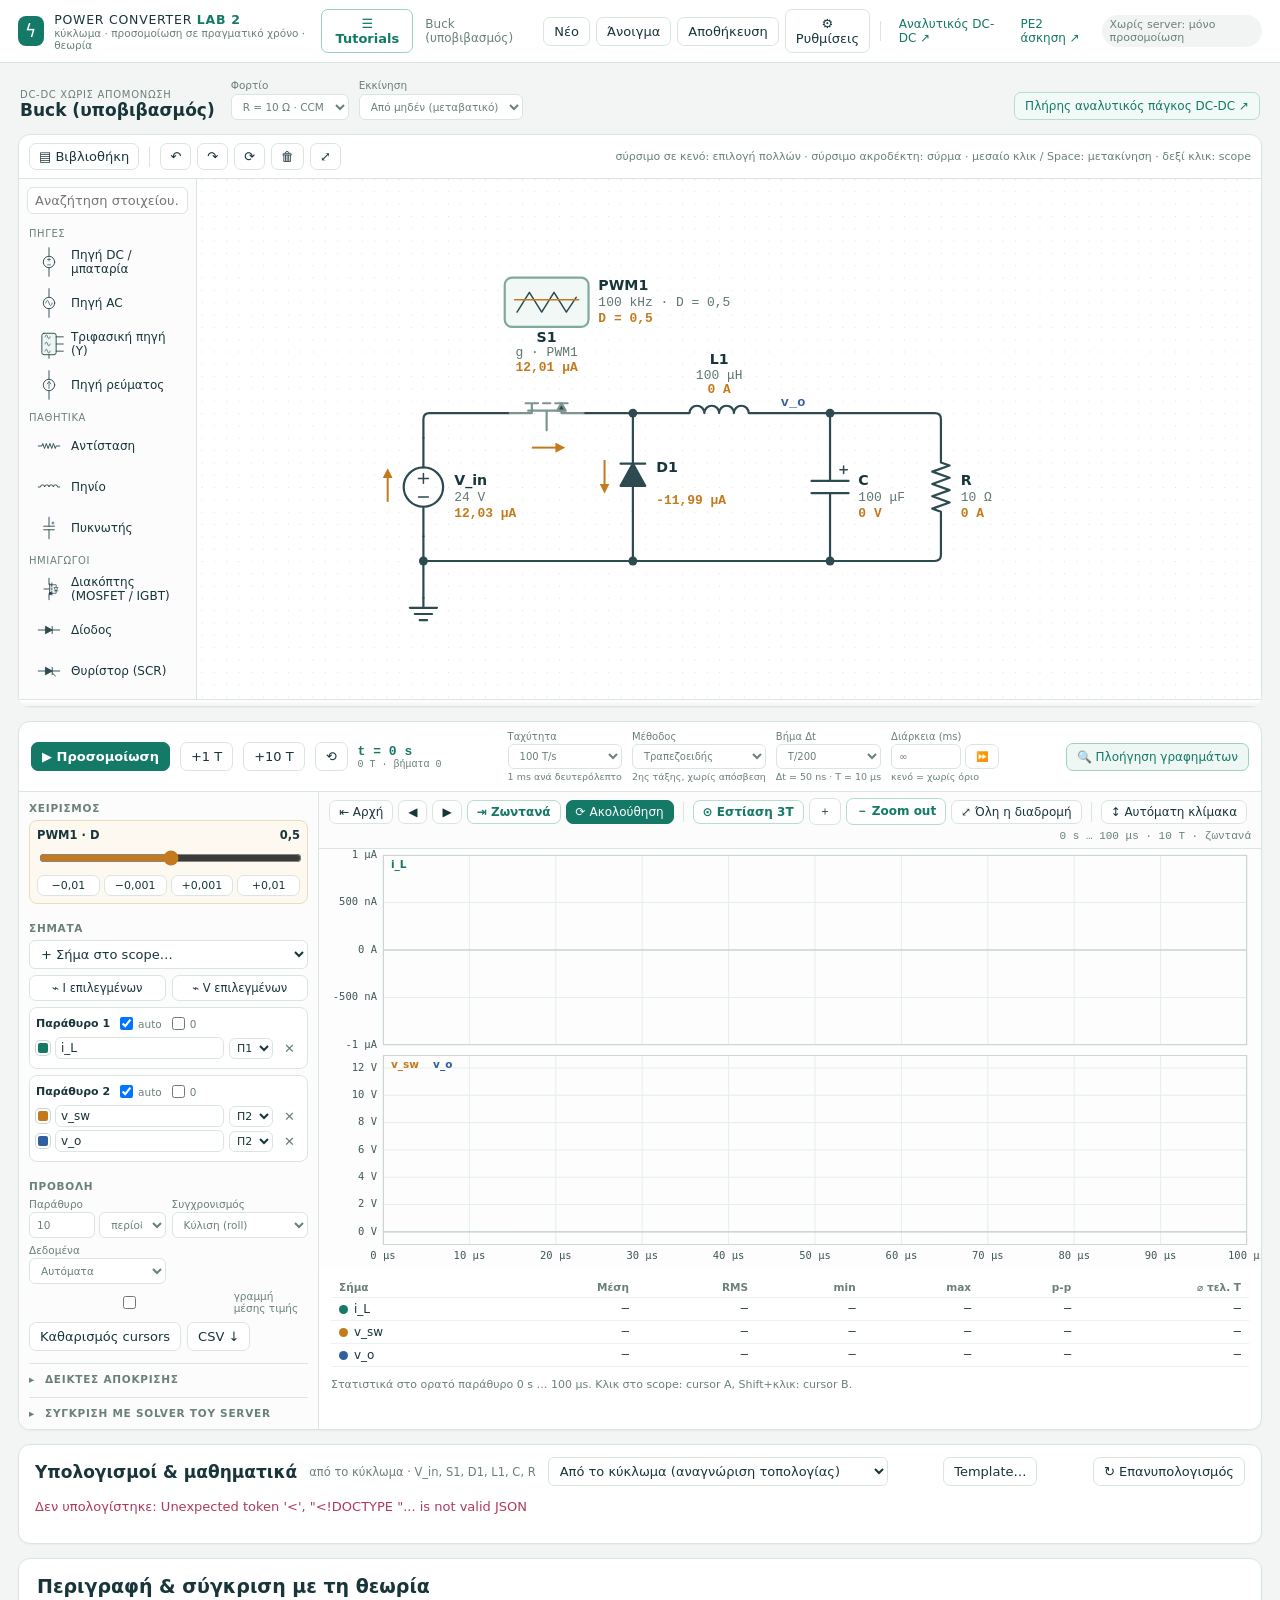
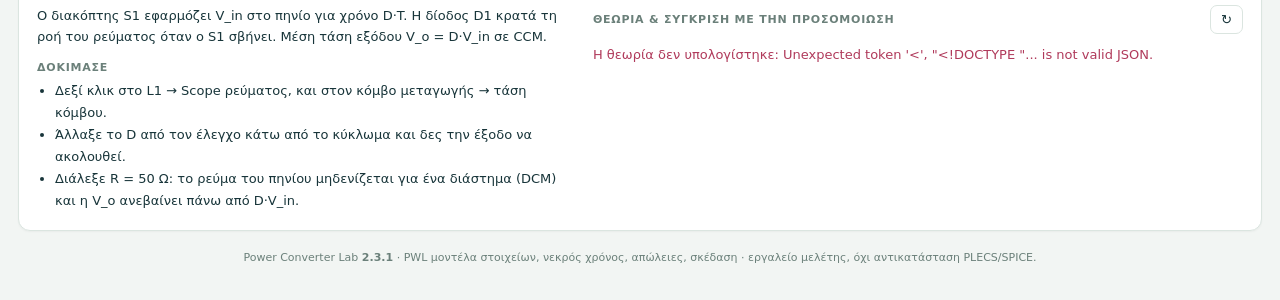
==== commit 4558d0f4: "Έκδοση 2.3.1: οδηγίες εκτέλεσης με Anaconda (περιβάλλον, requirements, run)" ====
--- a/web/index.html
+++ b/web/index.html
@@ -91,7 +91,7 @@
    <div><div class="th-head"><h4>Θεωρία & σύγκριση με την προσομοίωση</h4><button id="theory-refresh" title="Επανυπολογισμός με τις τρέχουσες τιμές">↻</button></div><div id="theory" class="theory"></div></div>
   </div>
  </section>
- <footer>Power Converter Lab <b>2.3</b> · PWL μοντέλα στοιχείων, νεκρός χρόνος, απώλειες, σκέδαση · εργαλείο μελέτης, όχι αντικατάσταση PLECS/SPICE.</footer>
+ <footer>Power Converter Lab <b>2.3.1</b> · PWL μοντέλα στοιχείων, νεκρός χρόνος, απώλειες, σκέδαση · εργαλείο μελέτης, όχι αντικατάσταση PLECS/SPICE.</footer>
 </main>
 <div id="notice" class="notice" hidden></div>
 <div id="inspector" class="popup inspector" hidden></div>
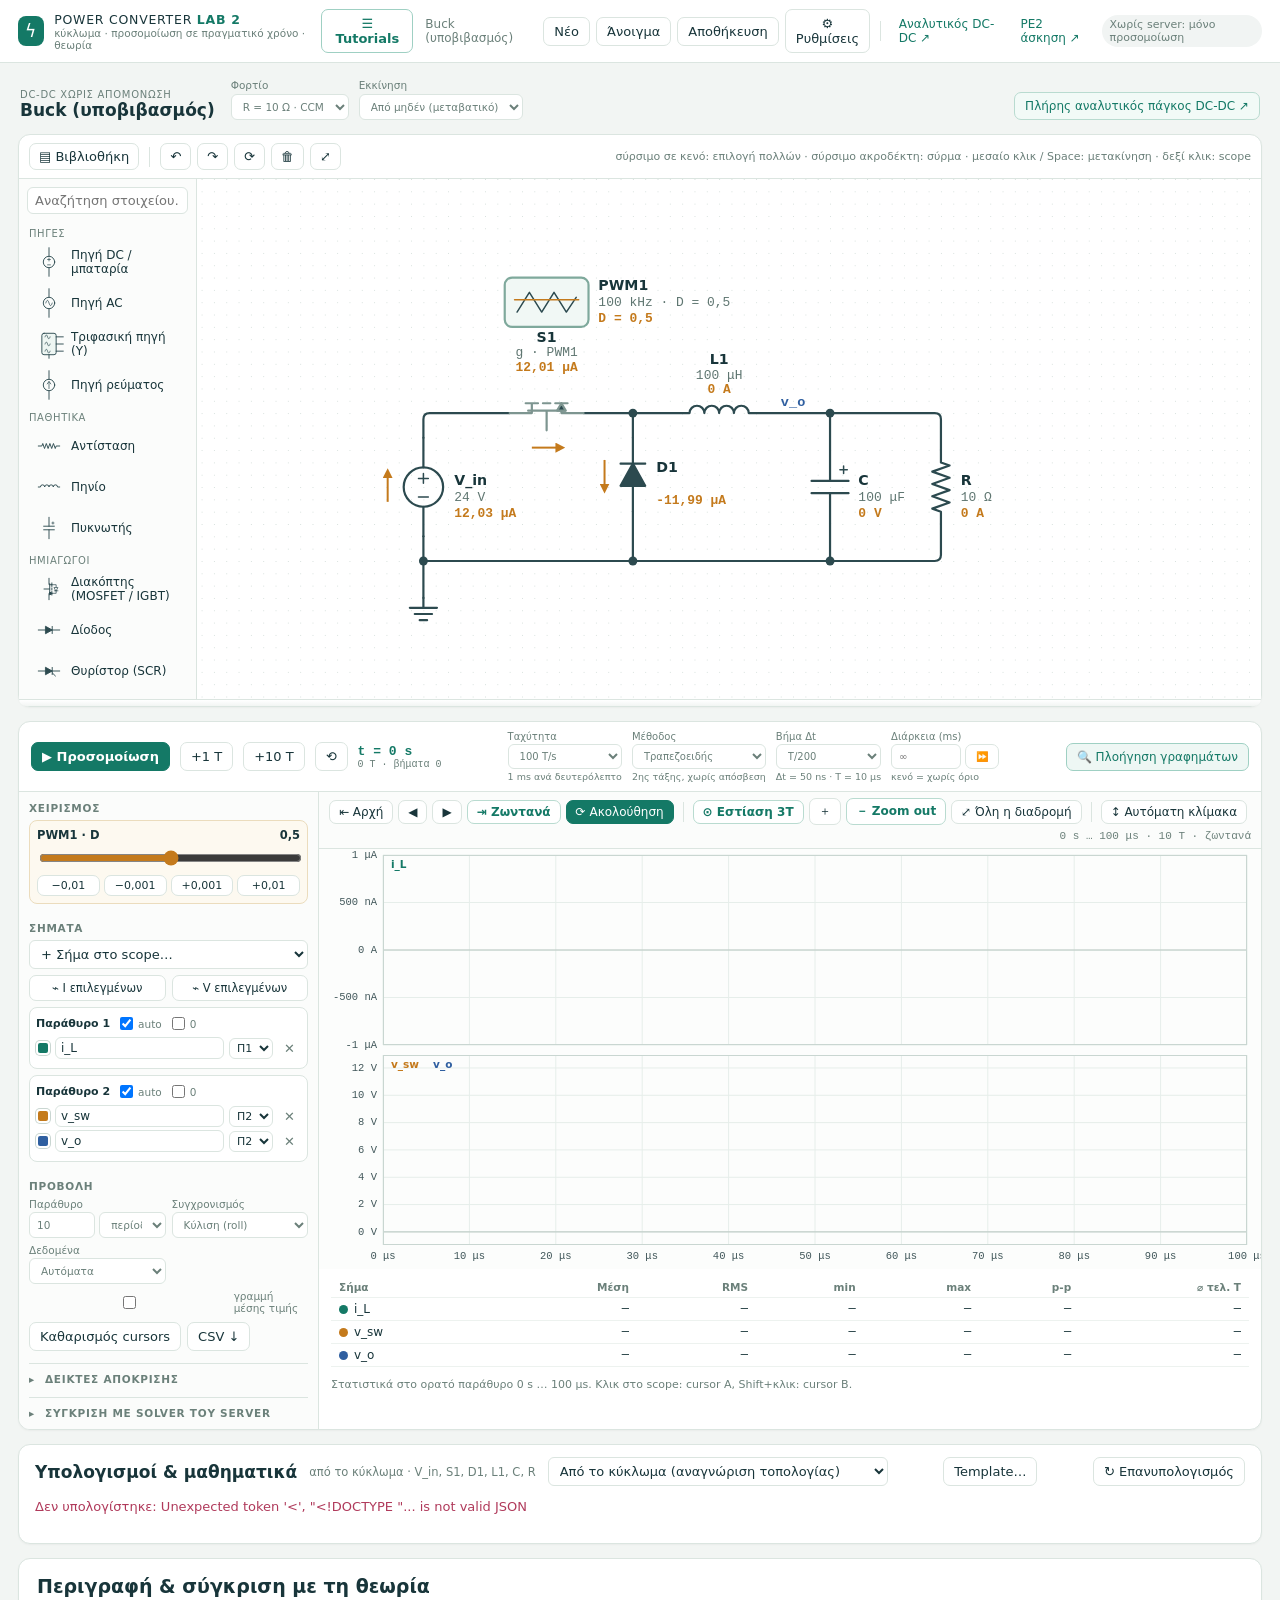
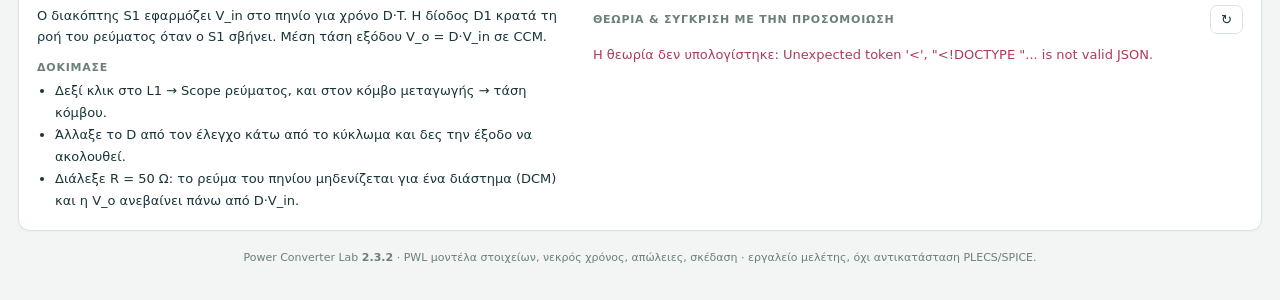
==== commit 38ccc524: "Έκδοση 2.3.2: σωστή μόνιμη κατάσταση σε DCM, προειδοποίηση όταν το κύκλωμα δεν ταιριάζει με το tutor" ====
--- a/web/index.html
+++ b/web/index.html
@@ -91,7 +91,7 @@
    <div><div class="th-head"><h4>Θεωρία & σύγκριση με την προσομοίωση</h4><button id="theory-refresh" title="Επανυπολογισμός με τις τρέχουσες τιμές">↻</button></div><div id="theory" class="theory"></div></div>
   </div>
  </section>
- <footer>Power Converter Lab <b>2.3.1</b> · PWL μοντέλα στοιχείων, νεκρός χρόνος, απώλειες, σκέδαση · εργαλείο μελέτης, όχι αντικατάσταση PLECS/SPICE.</footer>
+ <footer>Power Converter Lab <b>2.3.2</b> · PWL μοντέλα στοιχείων, νεκρός χρόνος, απώλειες, σκέδαση · εργαλείο μελέτης, όχι αντικατάσταση PLECS/SPICE.</footer>
 </main>
 <div id="notice" class="notice" hidden></div>
 <div id="inspector" class="popup inspector" hidden></div>
--- a/web/studio/style.css
+++ b/web/studio/style.css
@@ -215,3 +215,5 @@
 .tsrc{font-size:10px;color:#9aaba6}.tsrc.bound{color:var(--accent)}.tsrc.man{color:var(--accent2)}
 .tchecks{list-style:none;padding:0;margin:8px 0;display:flex;flex-direction:column;gap:5px}.tchecks li{padding:6px 10px;border-radius:8px;font-size:12.5px}.tchecks li.ok{background:#e9f5ef}.tchecks li.no{background:#fbecef}.tchecks li.ok b{color:#1f7a3a}.tchecks li.no b{color:var(--danger)}
 #math-tpl{max-width:340px}
+.th-warn{background:#fff4e5;border:1px solid #f0c27a;border-radius:10px;padding:9px 12px;margin:0 0 10px;font-size:12.5px;line-height:1.45}.th-warn .row-btns{margin-top:6px}
+.th-stale{opacity:.5}.th-note{font-size:12px;color:var(--accent);background:#e9f5ef;border-radius:8px;padding:6px 10px;margin:0 0 8px}
